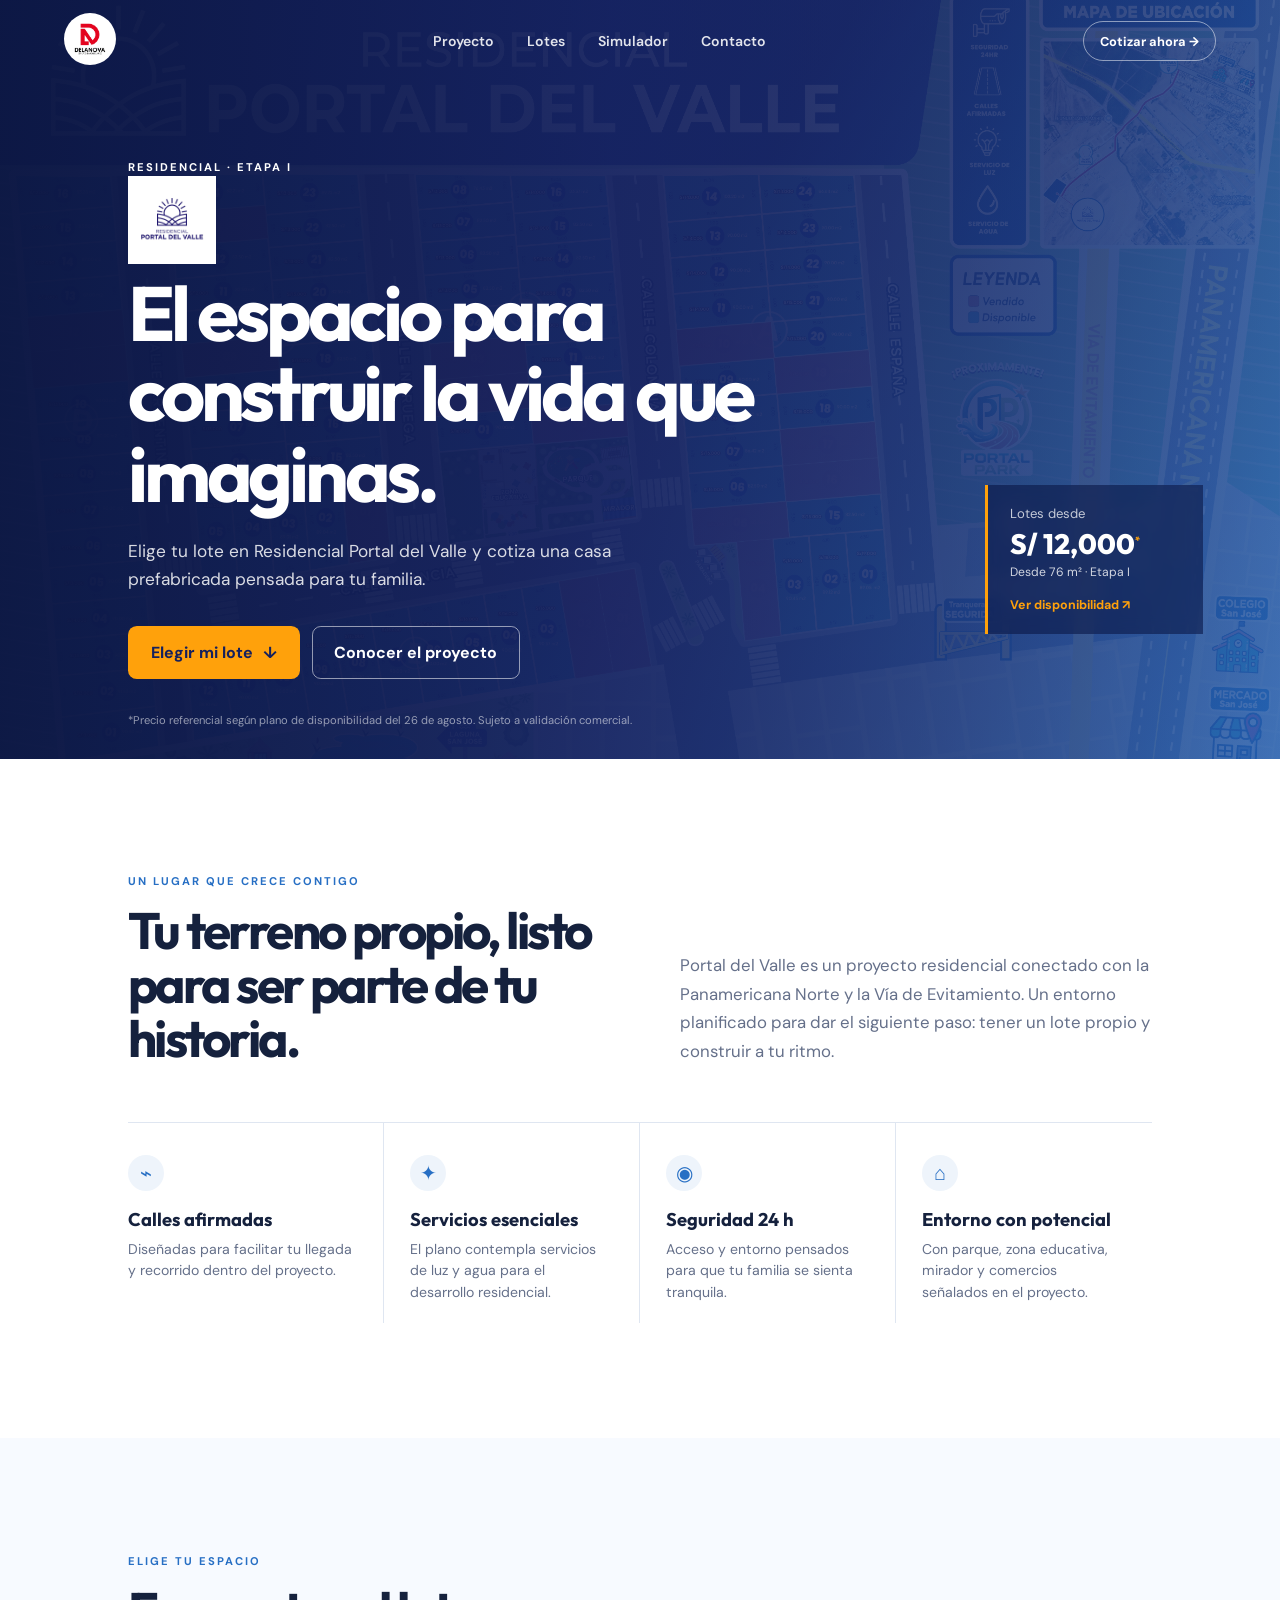
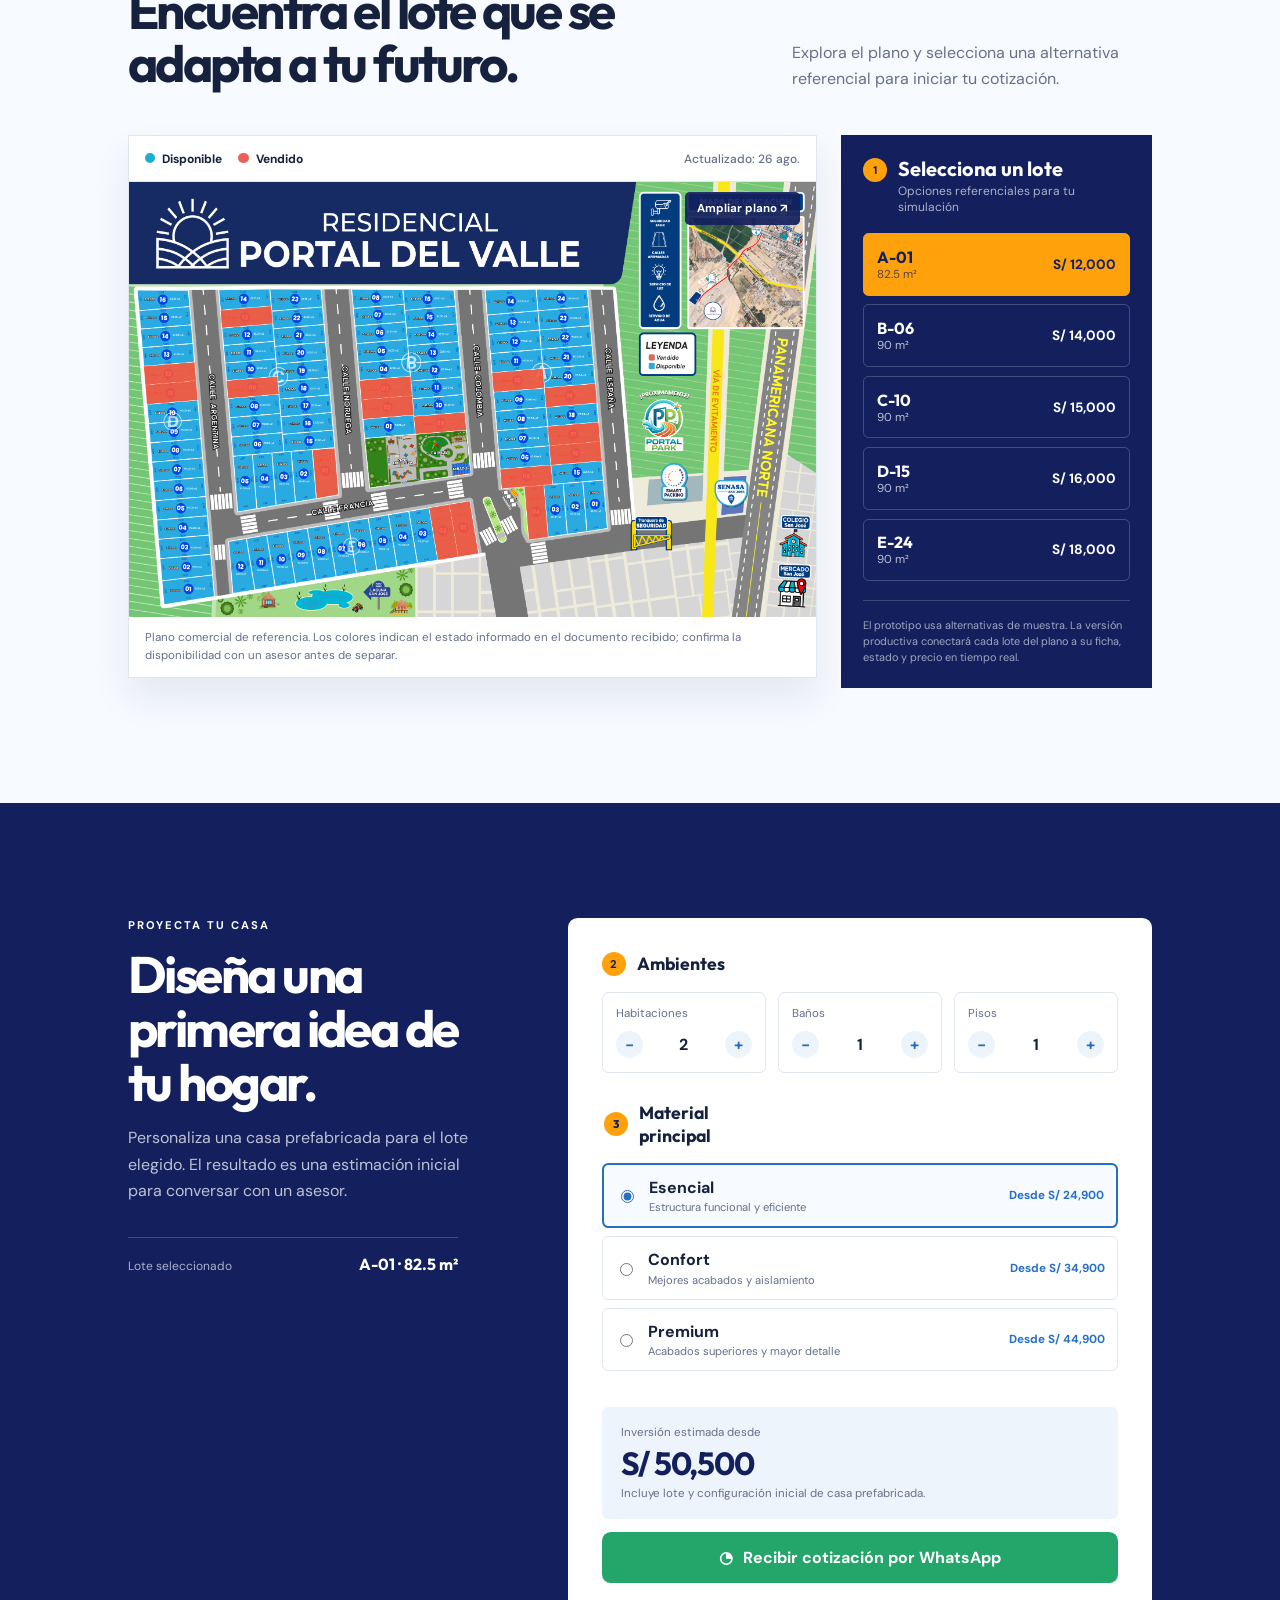
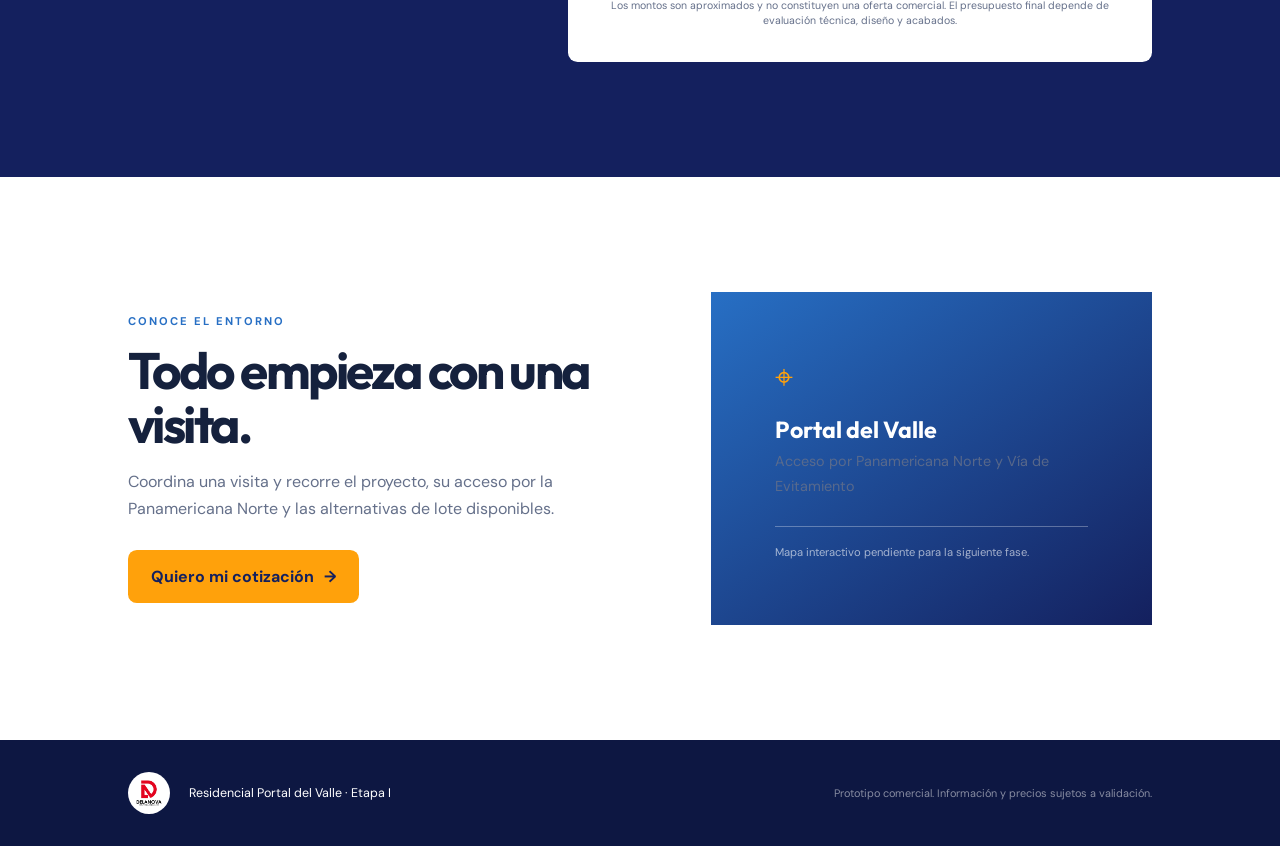
==== index.html @ 50901a23 "feat: prototipo comercial Portal del Valle DELANOVA" ====
<!doctype html>
<html lang="es">
  <head>
    <meta charset="UTF-8" />
    <meta name="viewport" content="width=device-width, initial-scale=1.0" />
    <meta name="description" content="Portal del Valle: elige tu lote y proyecta la casa prefabricada de tu familia." />
    <title>Portal del Valle | Tu próximo hogar empieza aquí</title>
    <link rel="preconnect" href="https://fonts.googleapis.com" />
    <link rel="preconnect" href="https://fonts.gstatic.com" crossorigin />
    <link href="https://fonts.googleapis.com/css2?family=DM+Sans:wght@400;500;600;700&family=Outfit:wght@500;600;700;800&display=swap" rel="stylesheet" />
    <link rel="stylesheet" href="styles.css" />
  </head>
  <body>
    <a class="skip-link" href="#contenido">Ir al contenido</a>
    <header class="site-header">
      <a class="company-logo" href="#inicio" aria-label="Inicio Portal del Valle">
        <img src="DOCUMENTOS/LOGOEMPRESA.jpeg" alt="Logo de la empresa" />
      </a>
      <nav aria-label="Navegación principal">
        <a href="#proyecto">Proyecto</a>
        <a href="#lotes">Lotes</a>
        <a href="#simulador">Simulador</a>
        <a href="#contacto">Contacto</a>
      </nav>
      <a class="header-cta" href="#simulador">Cotizar ahora <span aria-hidden="true">→</span></a>
    </header>

    <main id="contenido">
      <section class="hero" id="inicio">
        <div class="hero-map" aria-hidden="true"></div>
        <div class="hero-copy">
          <p class="eyebrow">RESIDENCIAL · ETAPA I</p>
          <img class="project-logo" src="DOCUMENTOS/LOGOPROYECTO.jpeg" alt="Portal del Valle" />
          <h1>El espacio para construir la vida que imaginas.</h1>
          <p class="hero-text">Elige tu lote en Residencial Portal del Valle y cotiza una casa prefabricada pensada para tu familia.</p>
          <div class="hero-actions">
            <a class="button button-primary" href="#lotes">Elegir mi lote <span aria-hidden="true">↓</span></a>
            <a class="button button-ghost" href="#proyecto">Conocer el proyecto</a>
          </div>
        </div>
        <aside class="hero-note" aria-label="Resumen del proyecto">
          <p class="note-label">Lotes desde</p>
          <p class="note-price">S/ 12,000<sup>*</sup></p>
          <p class="note-detail">Desde 76 m² · Etapa I</p>
          <a href="#lotes">Ver disponibilidad <span aria-hidden="true">↗</span></a>
        </aside>
        <p class="hero-disclaimer">*Precio referencial según plano de disponibilidad del 26 de agosto. Sujeto a validación comercial.</p>
      </section>

      <section class="project-section section" id="proyecto">
        <div class="section-intro">
          <p class="eyebrow blue">UN LUGAR QUE CRECE CONTIGO</p>
          <h2>Tu terreno propio, listo para ser parte de tu historia.</h2>
        </div>
        <p class="intro-copy">Portal del Valle es un proyecto residencial conectado con la Panamericana Norte y la Vía de Evitamiento. Un entorno planificado para dar el siguiente paso: tener un lote propio y construir a tu ritmo.</p>
        <div class="benefits-grid">
          <article class="benefit-card">
            <span class="benefit-icon" aria-hidden="true">⌁</span>
            <h3>Calles afirmadas</h3>
            <p>Diseñadas para facilitar tu llegada y recorrido dentro del proyecto.</p>
          </article>
          <article class="benefit-card">
            <span class="benefit-icon" aria-hidden="true">✦</span>
            <h3>Servicios esenciales</h3>
            <p>El plano contempla servicios de luz y agua para el desarrollo residencial.</p>
          </article>
          <article class="benefit-card">
            <span class="benefit-icon" aria-hidden="true">◉</span>
            <h3>Seguridad 24 h</h3>
            <p>Acceso y entorno pensados para que tu familia se sienta tranquila.</p>
          </article>
          <article class="benefit-card">
            <span class="benefit-icon" aria-hidden="true">⌂</span>
            <h3>Entorno con potencial</h3>
            <p>Con parque, zona educativa, mirador y comercios señalados en el proyecto.</p>
          </article>
        </div>
      </section>

      <section class="lots-section section" id="lotes">
        <div class="section-heading">
          <div>
            <p class="eyebrow blue">ELIGE TU ESPACIO</p>
            <h2>Encuentra el lote que se adapta a tu futuro.</h2>
          </div>
          <p>Explora el plano y selecciona una alternativa referencial para iniciar tu cotización.</p>
        </div>
        <div class="lots-layout">
          <div class="plan-card">
            <div class="plan-toolbar">
              <span><i class="legend-dot available"></i> Disponible</span>
              <span><i class="legend-dot sold"></i> Vendido</span>
              <span class="plan-date">Actualizado: 26 ago.</span>
            </div>
            <button class="plan-zoom" type="button" id="openPlan" aria-label="Abrir plano de disponibilidad a mayor tamaño">Ampliar plano <span aria-hidden="true">↗</span></button>
            <img src="assets/plano-disponibilidad-26-agosto.png" alt="Plano de disponibilidad de Residencial Portal del Valle, actualizado el 26 de agosto" />
            <p class="plan-caption">Plano comercial de referencia. Los colores indican el estado informado en el documento recibido; confirma la disponibilidad con un asesor antes de separar.</p>
          </div>
          <div class="lot-selector">
            <div class="selector-heading">
              <span class="step-number">1</span>
              <div><h3>Selecciona un lote</h3><p>Opciones referenciales para tu simulación</p></div>
            </div>
            <div class="lot-list" id="lotList" role="radiogroup" aria-label="Lotes de referencia">
              <button class="lot-option is-selected" type="button" role="radio" aria-checked="true" data-lot="A-01" data-area="82.5" data-price="12000">
                <span class="lot-code">A-01</span><span class="lot-area">82.5 m²</span><strong>S/ 12,000</strong>
              </button>
              <button class="lot-option" type="button" role="radio" aria-checked="false" data-lot="B-06" data-area="90" data-price="14000">
                <span class="lot-code">B-06</span><span class="lot-area">90 m²</span><strong>S/ 14,000</strong>
              </button>
              <button class="lot-option" type="button" role="radio" aria-checked="false" data-lot="C-10" data-area="90" data-price="15000">
                <span class="lot-code">C-10</span><span class="lot-area">90 m²</span><strong>S/ 15,000</strong>
              </button>
              <button class="lot-option" type="button" role="radio" aria-checked="false" data-lot="D-15" data-area="90" data-price="16000">
                <span class="lot-code">D-15</span><span class="lot-area">90 m²</span><strong>S/ 16,000</strong>
              </button>
              <button class="lot-option" type="button" role="radio" aria-checked="false" data-lot="E-24" data-area="90" data-price="18000">
                <span class="lot-code">E-24</span><span class="lot-area">90 m²</span><strong>S/ 18,000</strong>
              </button>
            </div>
            <p class="selector-note">El prototipo usa alternativas de muestra. La versión productiva conectará cada lote del plano a su ficha, estado y precio en tiempo real.</p>
          </div>
        </div>
      </section>

      <section class="calculator-section" id="simulador">
        <div class="calculator-intro">
          <p class="eyebrow">PROYECTA TU CASA</p>
          <h2>Diseña una primera idea de tu hogar.</h2>
          <p>Personaliza una casa prefabricada para el lote elegido. El resultado es una estimación inicial para conversar con un asesor.</p>
          <div class="selected-lot-summary"><span>Lote seleccionado</span><strong id="summaryLot">A-01 · 82.5 m²</strong></div>
        </div>
        <form class="calculator" id="calculatorForm">
          <div class="calculator-block">
            <div class="calculator-label"><span class="step-number">2</span><label>Ambientes</label></div>
            <div class="counter-grid">
              <div class="counter-control">
                <span>Habitaciones</span>
                <div><button type="button" class="counter-button" data-counter="rooms" data-direction="-1" aria-label="Reducir habitaciones">−</button><output id="roomsValue">2</output><button type="button" class="counter-button" data-counter="rooms" data-direction="1" aria-label="Aumentar habitaciones">+</button></div>
              </div>
              <div class="counter-control">
                <span>Baños</span>
                <div><button type="button" class="counter-button" data-counter="baths" data-direction="-1" aria-label="Reducir baños">−</button><output id="bathsValue">1</output><button type="button" class="counter-button" data-counter="baths" data-direction="1" aria-label="Aumentar baños">+</button></div>
              </div>
              <div class="counter-control">
                <span>Pisos</span>
                <div><button type="button" class="counter-button" data-counter="floors" data-direction="-1" aria-label="Reducir pisos">−</button><output id="floorsValue">1</output><button type="button" class="counter-button" data-counter="floors" data-direction="1" aria-label="Aumentar pisos">+</button></div>
              </div>
            </div>
          </div>
          <fieldset class="calculator-block material-options">
            <legend><span class="step-number">3</span> Material principal</legend>
            <label class="material-option is-selected"><input type="radio" name="material" value="Esencial" data-cost="24900" checked /><span><strong>Esencial</strong><small>Estructura funcional y eficiente</small></span><b>Desde S/ 24,900</b></label>
            <label class="material-option"><input type="radio" name="material" value="Confort" data-cost="34900" /><span><strong>Confort</strong><small>Mejores acabados y aislamiento</small></span><b>Desde S/ 34,900</b></label>
            <label class="material-option"><input type="radio" name="material" value="Premium" data-cost="44900" /><span><strong>Premium</strong><small>Acabados superiores y mayor detalle</small></span><b>Desde S/ 44,900</b></label>
          </fieldset>
          <div class="estimate-card" aria-live="polite">
            <p>Inversión estimada desde</p>
            <strong id="estimatePrice">S/ 47,500</strong>
            <span>Incluye lote y configuración inicial de casa prefabricada.</span>
          </div>
          <button class="button button-whatsapp" type="submit"><span aria-hidden="true">◔</span> Recibir cotización por WhatsApp</button>
          <p class="estimate-disclaimer">Los montos son aproximados y no constituyen una oferta comercial. El presupuesto final depende de evaluación técnica, diseño y acabados.</p>
        </form>
      </section>

      <section class="location-section section" id="contacto">
        <div>
          <p class="eyebrow blue">CONOCE EL ENTORNO</p>
          <h2>Todo empieza con una visita.</h2>
          <p>Coordina una visita y recorre el proyecto, su acceso por la Panamericana Norte y las alternativas de lote disponibles.</p>
          <a class="button button-primary" href="#simulador">Quiero mi cotización <span aria-hidden="true">→</span></a>
        </div>
        <div class="location-card">
          <span class="location-pin" aria-hidden="true">⌖</span>
          <h3>Portal del Valle</h3>
          <p>Acceso por Panamericana Norte y Vía de Evitamiento</p>
          <div class="location-divider"></div>
          <small>Mapa interactivo pendiente para la siguiente fase.</small>
        </div>
      </section>
    </main>

    <footer>
      <img src="DOCUMENTOS/LOGOEMPRESA.jpeg" alt="Logo de la empresa" />
      <p>Residencial Portal del Valle · Etapa I</p>
      <p class="footer-note">Prototipo comercial. Información y precios sujetos a validación.</p>
    </footer>

    <dialog id="planModal" aria-labelledby="planModalTitle">
      <div class="modal-top"><h2 id="planModalTitle">Plano de disponibilidad</h2><button id="closePlan" type="button" aria-label="Cerrar plano">×</button></div>
      <img src="assets/plano-disponibilidad-26-agosto.png" alt="Plano de disponibilidad de Residencial Portal del Valle" />
      <p>Fuente: plano comercial actualizado al 26 de agosto.</p>
    </dialog>
    <script src="app.js"></script>
  </body>
</html>
---- styles.css ----
:root { --orange:#ffa10b; --white:#fff; --blue:#276fc4; --navy:#14205e; --ink:#15213d; --muted:#65708a; --soft:#eef4fb; --line:#dfe6f1; --success:#24a66a; }
* { box-sizing:border-box; }
html { scroll-behavior:smooth; }
body { margin:0; font-family:"DM Sans",Arial,sans-serif; color:var(--ink); background:#fff; }
button,input { font:inherit; }
button { cursor:pointer; }
a { color:inherit; text-decoration:none; }
.skip-link { position:absolute; left:1rem; top:-4rem; padding:.75rem 1rem; z-index:20; color:#fff; background:var(--navy); border-radius:.5rem; }
.skip-link:focus { top:1rem; }
.site-header { height:82px; display:flex; align-items:center; justify-content:space-between; padding:0 clamp(1.25rem,5vw,5.5rem); position:absolute; inset:0 0 auto; z-index:10; color:#fff; }
.company-logo img { width:52px; height:52px; object-fit:contain; border-radius:50%; background:#fff; padding:3px; }
nav { display:flex; align-items:center; gap:clamp(1rem,2.6vw,2.6rem); font-size:.88rem; font-weight:600; }
nav a { opacity:.88; } nav a:hover { opacity:1; color:#fff; }
.header-cta { border:1px solid rgba(255,255,255,.5); padding:.65rem 1rem; border-radius:99px; font-size:.8rem; font-weight:700; }
.hero { min-height:740px; position:relative; overflow:hidden; display:flex; align-items:center; padding:10rem clamp(1.25rem,10vw,10rem) 5rem; color:#fff; background:linear-gradient(120deg,#111c55 0%,#182966 50%,#276fc4 100%); }
.hero:after { content:""; position:absolute; inset:0; background:linear-gradient(90deg,rgba(12,23,67,.94) 0%,rgba(20,32,94,.74) 48%,rgba(20,32,94,.21) 100%); z-index:0; }
.hero-map { background:url('assets/plano-disponibilidad-26-agosto.png') center/cover no-repeat; opacity:.19; mix-blend-mode:screen; position:absolute; inset:0; filter:saturate(.7) contrast(1.1); }
.hero-copy,.hero-note,.hero-disclaimer { position:relative; z-index:1; }
.hero-copy { max-width:650px; }
.eyebrow { margin:0 0 1rem; letter-spacing:.18em; font-weight:700; font-size:.7rem; color:#fff; }
.eyebrow.blue { color:var(--blue); }
.project-logo { width:min(258px,65vw); height:88px; object-fit:contain; object-position:left center; mix-blend-mode:screen; margin:-.9rem 0 .25rem; }
h1,h2,h3 { font-family:Outfit,Arial,sans-serif; line-height:1.05; margin:0; }
h1 { font-size:clamp(2.85rem,6vw,5.5rem); letter-spacing:-.055em; max-width:650px; }
h2 { font-size:clamp(2.2rem,4vw,4rem); letter-spacing:-.05em; max-width:800px; }
.hero-text { margin:1.5rem 0 2rem; max-width:540px; font-size:1.08rem; line-height:1.6; color:rgba(255,255,255,.84); }
.hero-actions { display:flex; flex-wrap:wrap; gap:.75rem; }
.button { display:inline-flex; justify-content:center; align-items:center; gap:.65rem; padding:.95rem 1.35rem; border-radius:.55rem; font-weight:700; border:1px solid transparent; transition:transform .2s,background .2s; }
.button:hover { transform:translateY(-2px); }
.button-primary { background:var(--orange); color:var(--navy); }
.button-ghost { border-color:rgba(255,255,255,.55); color:#fff; }
.hero-note { position:absolute; right:clamp(1.25rem,6vw,6rem); bottom:7.8rem; width:218px; padding:1.25rem 1.35rem; border-left:3px solid var(--orange); background:rgba(10,21,68,.58); backdrop-filter:blur(8px); }
.note-label { margin:0; font-size:.82rem; opacity:.75; }.note-price { margin:.2rem 0; font-family:Outfit,sans-serif; font-size:1.75rem; font-weight:800; }.note-price sup { font-size:.65rem; color:var(--orange); }.note-detail { margin:0 0 .85rem; font-size:.76rem; opacity:.8; }.hero-note a { font-size:.78rem; font-weight:700; color:var(--orange); }.hero-disclaimer { position:absolute; bottom:2rem; left:clamp(1.25rem,10vw,10rem); margin:0; color:rgba(255,255,255,.55); font-size:.7rem; }
.section { padding:clamp(4.5rem,9vw,8.5rem) clamp(1.25rem,10vw,10rem); }
.project-section { display:grid; grid-template-columns:1fr 1fr; gap:1.5rem 5rem; }.intro-copy { margin:0; max-width:600px; color:var(--muted); line-height:1.7; font-size:1.05rem; align-self:end; }.benefits-grid { grid-column:1/-1; display:grid; grid-template-columns:repeat(4,1fr); border-top:1px solid var(--line); margin-top:2rem; }.benefit-card { padding:2rem 1.65rem 1.2rem 0; border-right:1px solid var(--line); }.benefit-card:not(:first-child) { padding-left:1.65rem; }.benefit-card:last-child { border:none; }.benefit-icon { display:inline-grid; place-items:center; width:36px; height:36px; border-radius:50%; color:var(--blue); background:var(--soft); font-size:1.25rem; }.benefit-card h3 { margin:1.2rem 0 .6rem; font-size:1.15rem; }.benefit-card p { margin:0; color:var(--muted); line-height:1.55; font-size:.88rem; }
.lots-section { background:#f7faff; }.section-heading { display:flex; justify-content:space-between; align-items:end; gap:2rem; margin-bottom:2.75rem; }.section-heading>p { max-width:360px; margin:0; color:var(--muted); line-height:1.6; }.lots-layout { display:grid; grid-template-columns:minmax(0,1.55fr) minmax(310px,.7fr); gap:1.5rem; align-items:start; }.plan-card { position:relative; background:#fff; border:1px solid var(--line); box-shadow:0 20px 35px rgba(30,53,105,.09); }.plan-toolbar { display:flex; align-items:center; gap:1rem; flex-wrap:wrap; padding:.9rem 1rem; font-size:.75rem; font-weight:700; border-bottom:1px solid var(--line); }.legend-dot { width:.65rem; height:.65rem; display:inline-block; border-radius:50%; margin-right:.25rem; vertical-align:-.05rem; }.available { background:#1aaed0; }.sold { background:#ed6059; }.plan-date { margin-left:auto; color:var(--muted); font-weight:500; }.plan-card>img { width:100%; aspect-ratio:1.58; object-fit:contain; display:block; background:#ececec; }.plan-zoom { position:absolute; z-index:2; right:1rem; top:3.5rem; background:rgba(20,32,94,.92); border:0; color:#fff; padding:.55rem .75rem; border-radius:.3rem; font-size:.72rem; font-weight:700; }.plan-caption { margin:0; padding:.8rem 1rem; font-size:.72rem; line-height:1.5; color:var(--muted); }.lot-selector { padding:1.4rem; background:var(--navy); color:#fff; }.selector-heading,.calculator-label { display:flex; gap:.7rem; align-items:flex-start; }.step-number { display:inline-grid; place-items:center; flex:0 0 24px; height:24px; border-radius:50%; font-size:.7rem; font-weight:800; background:var(--orange); color:var(--navy); }.selector-heading h3 { font-size:1.25rem; }.selector-heading p { margin:.3rem 0 1.1rem; font-size:.75rem; color:rgba(255,255,255,.65); }.lot-list { display:grid; gap:.55rem; }.lot-option { display:grid; grid-template-columns:1fr auto; align-items:center; text-align:left; padding:.8rem; color:#fff; border:1px solid rgba(255,255,255,.2); background:transparent; border-radius:.35rem; }.lot-option:hover,.lot-option.is-selected { color:var(--navy); border-color:var(--orange); background:var(--orange); }.lot-code { font-family:Outfit,sans-serif; font-weight:700; }.lot-area { font-size:.72rem; color:inherit; opacity:.72; }.lot-option strong { grid-column:2; grid-row:1/3; font-size:.85rem; }.selector-note { margin:1.15rem 0 0; padding-top:1rem; border-top:1px solid rgba(255,255,255,.17); color:rgba(255,255,255,.6); font-size:.68rem; line-height:1.5; }
.calculator-section { padding:clamp(4.5rem,9vw,8.5rem) clamp(1.25rem,10vw,10rem); display:grid; grid-template-columns:.75fr 1.25fr; gap:clamp(2rem,7vw,8rem); color:#fff; background:var(--navy); }.calculator-intro h2 { margin-bottom:1rem; }.calculator-intro>p:not(.eyebrow) { color:rgba(255,255,255,.72); line-height:1.65; max-width:440px; }.selected-lot-summary { width:min(330px,100%); display:flex; justify-content:space-between; align-items:end; padding:1rem 0; margin-top:2rem; border-top:1px solid rgba(255,255,255,.2); }.selected-lot-summary span { font-size:.75rem; color:rgba(255,255,255,.65); }.selected-lot-summary strong { font-family:Outfit,sans-serif; }.calculator { padding:clamp(1.2rem,3vw,2.1rem); background:#fff; color:var(--ink); border-radius:.6rem; }.calculator-block { margin:0 0 1.75rem; padding:0; border:0; }.calculator-label { align-items:center; margin-bottom:1rem; }.calculator-label label,.material-options legend { font-family:Outfit,sans-serif; font-weight:700; font-size:1.1rem; }.counter-grid { display:grid; grid-template-columns:repeat(3,1fr); gap:.7rem; }.counter-control { padding:.85rem; border:1px solid var(--line); border-radius:.4rem; }.counter-control>span { display:block; margin-bottom:.6rem; color:var(--muted); font-size:.72rem; }.counter-control>div { display:flex; align-items:center; justify-content:space-between; }.counter-button { width:27px; height:27px; display:grid; place-items:center; border:0; border-radius:50%; background:var(--soft); color:var(--blue); font-weight:700; }.counter-button:hover { background:var(--blue); color:#fff; }.counter-control output { font-weight:700; }.material-options legend { display:flex; align-items:center; gap:.7rem; margin-bottom:1rem; }.material-option { display:grid; grid-template-columns:auto 1fr auto; gap:.75rem; align-items:center; padding:.75rem; margin-bottom:.5rem; border:1px solid var(--line); border-radius:.4rem; cursor:pointer; }.material-option:has(input:checked) { border:2px solid var(--blue); background:#f7faff; }.material-option input { accent-color:var(--blue); }.material-option strong,.material-option small { display:block; }.material-option small { color:var(--muted); font-size:.7rem; margin-top:.16rem; }.material-option b { color:var(--blue); font-size:.73rem; }.estimate-card { margin:1.5rem 0 .8rem; padding:1.1rem 1.2rem; background:var(--soft); border-radius:.4rem; }.estimate-card p,.estimate-card span { margin:0; display:block; color:var(--muted); font-size:.72rem; }.estimate-card strong { display:block; margin:.2rem 0; color:var(--navy); font-family:Outfit,sans-serif; font-size:2rem; letter-spacing:-.04em; }.button-whatsapp { width:100%; border:0; background:var(--success); color:#fff; }.estimate-disclaimer { margin:1rem 0 0; color:var(--muted); text-align:center; font-size:.66rem; line-height:1.4; }
.location-section { display:grid; grid-template-columns:1fr .85fr; align-items:center; gap:4rem; }.location-section h2 { margin-bottom:1rem; }.location-section>div>p:not(.eyebrow) { max-width:510px; color:var(--muted); line-height:1.7; margin-bottom:1.75rem; }.location-card { padding:clamp(2rem,5vw,4rem); min-height:290px; color:#fff; background:linear-gradient(145deg,var(--blue),var(--navy)); }.location-pin { font-size:2rem; color:var(--orange); }.location-card h3 { margin:1.2rem 0 .45rem; font-size:1.45rem; }.location-card p { margin:0; max-width:250px; line-height:1.5; font-size:.9rem; opacity:.82; }.location-divider { margin:1.65rem 0 .8rem; border-top:1px solid rgba(255,255,255,.3); }.location-card small { opacity:.6; font-size:.7rem; }
footer { display:flex; align-items:center; gap:1.2rem; padding:2rem clamp(1.25rem,10vw,10rem); color:#fff; background:#0d1742; font-size:.78rem; } footer img { width:42px; height:42px; padding:2px; object-fit:contain; border-radius:50%; background:#fff; } footer p { margin:0; }.footer-note { margin-left:auto; color:rgba(255,255,255,.5); font-size:.68rem; }
dialog { width:min(1100px,94vw); max-height:90vh; padding:0; color:var(--ink); border:0; border-radius:.5rem; box-shadow:0 20px 70px rgba(0,0,0,.45); } dialog::backdrop { background:rgba(8,16,49,.76); } .modal-top { display:flex; align-items:center; justify-content:space-between; padding:1rem 1.2rem; }.modal-top h2 { font-size:1.5rem; }.modal-top button { border:0; background:var(--soft); color:var(--navy); width:32px; height:32px; border-radius:50%; font-size:1.3rem; }.modal-top+img { width:100%; max-height:70vh; object-fit:contain; background:#eee; display:block; }.modal-top~p { margin:0; padding:.8rem 1.2rem 1rem; color:var(--muted); font-size:.75rem; }
@media (max-width:850px) { .site-header { position:relative; color:var(--navy); height:70px; background:#fff; }.header-cta { color:var(--navy); border-color:var(--line); } nav { display:none; }.hero { min-height:680px; padding:5rem 1.5rem 7rem; }.hero-note { right:1.5rem; bottom:5.4rem; }.hero-disclaimer { left:1.5rem; bottom:1.5rem; max-width:300px; }.project-section,.calculator-section,.location-section { grid-template-columns:1fr; }.benefits-grid { grid-template-columns:repeat(2,1fr); }.benefit-card:nth-child(2) { border-right:none; }.benefit-card:nth-child(3) { padding-left:0; }.lots-layout { grid-template-columns:1fr; }.section-heading { display:block; }.section-heading>p { margin-top:1rem; }.calculator-section { gap:2.5rem; }.calculator-intro h2 { max-width:540px; }.location-section { gap:2rem; } }
@media (max-width:520px) { h1 { font-size:3rem; }.hero { min-height:700px; }.hero-note { width:190px; }.benefits-grid,.counter-grid { grid-template-columns:1fr; }.benefit-card,.benefit-card:not(:first-child),.benefit-card:nth-child(3) { padding:1.4rem 0; border-right:0; border-bottom:1px solid var(--line); }.benefit-card:last-child { border-bottom:0; }.plan-date { margin-left:0; width:100%; }.lot-option { padding:.75rem; }.material-option { grid-template-columns:auto 1fr; }.material-option b { grid-column:2; }.location-card { min-height:230px; } footer { flex-wrap:wrap; }.footer-note { width:100%; margin-left:0; } }
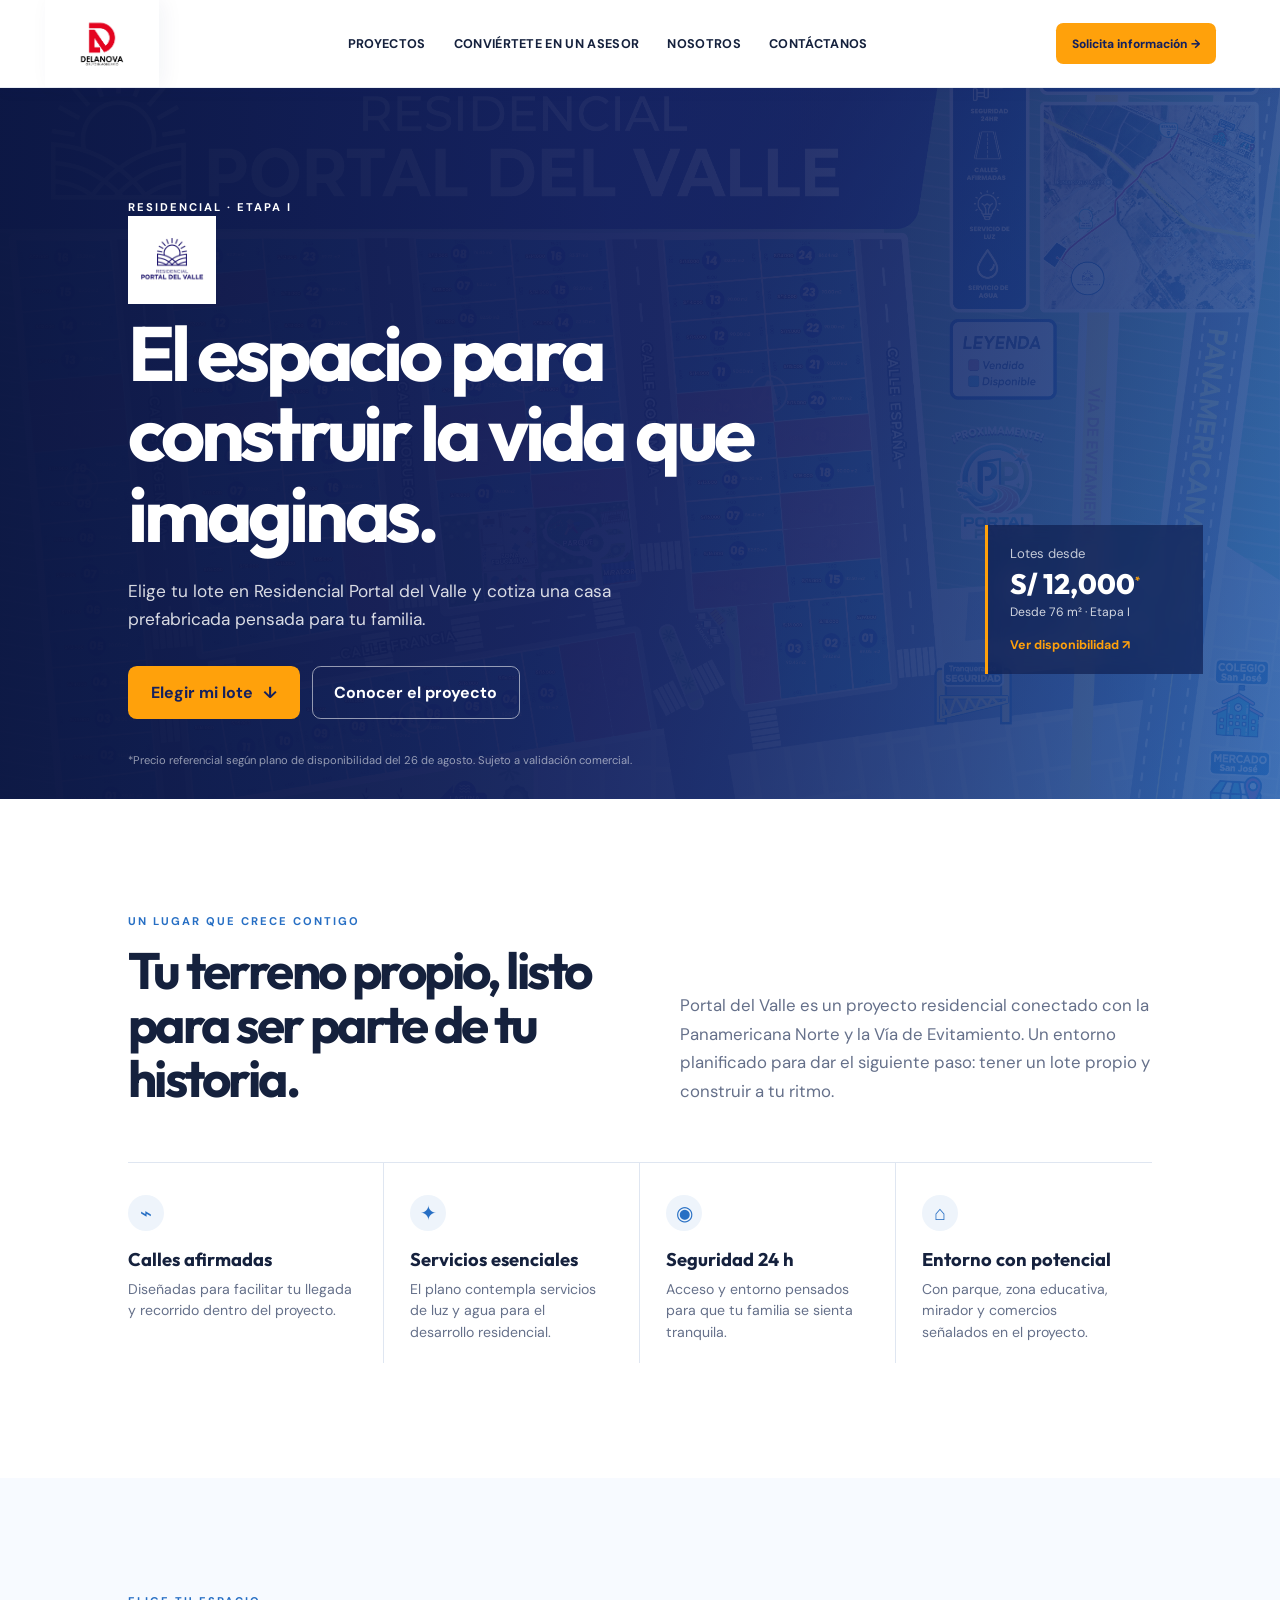
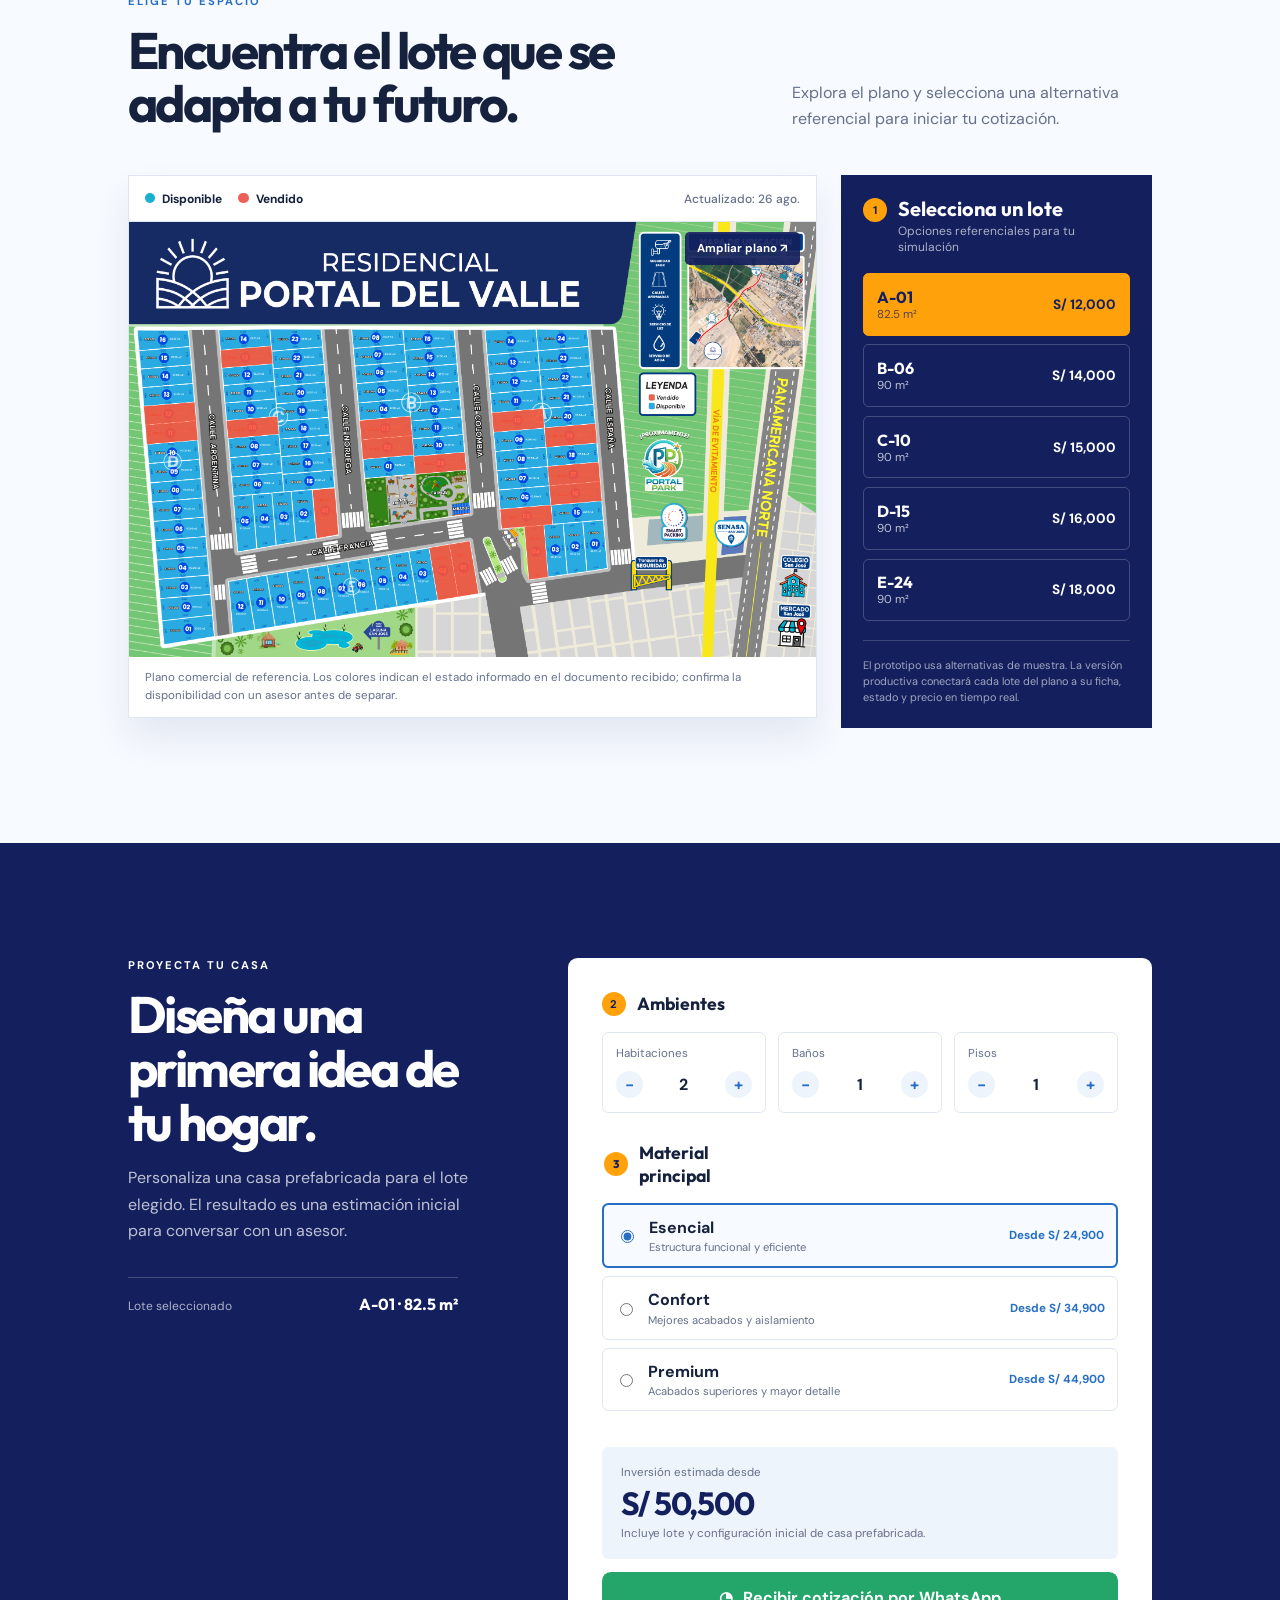
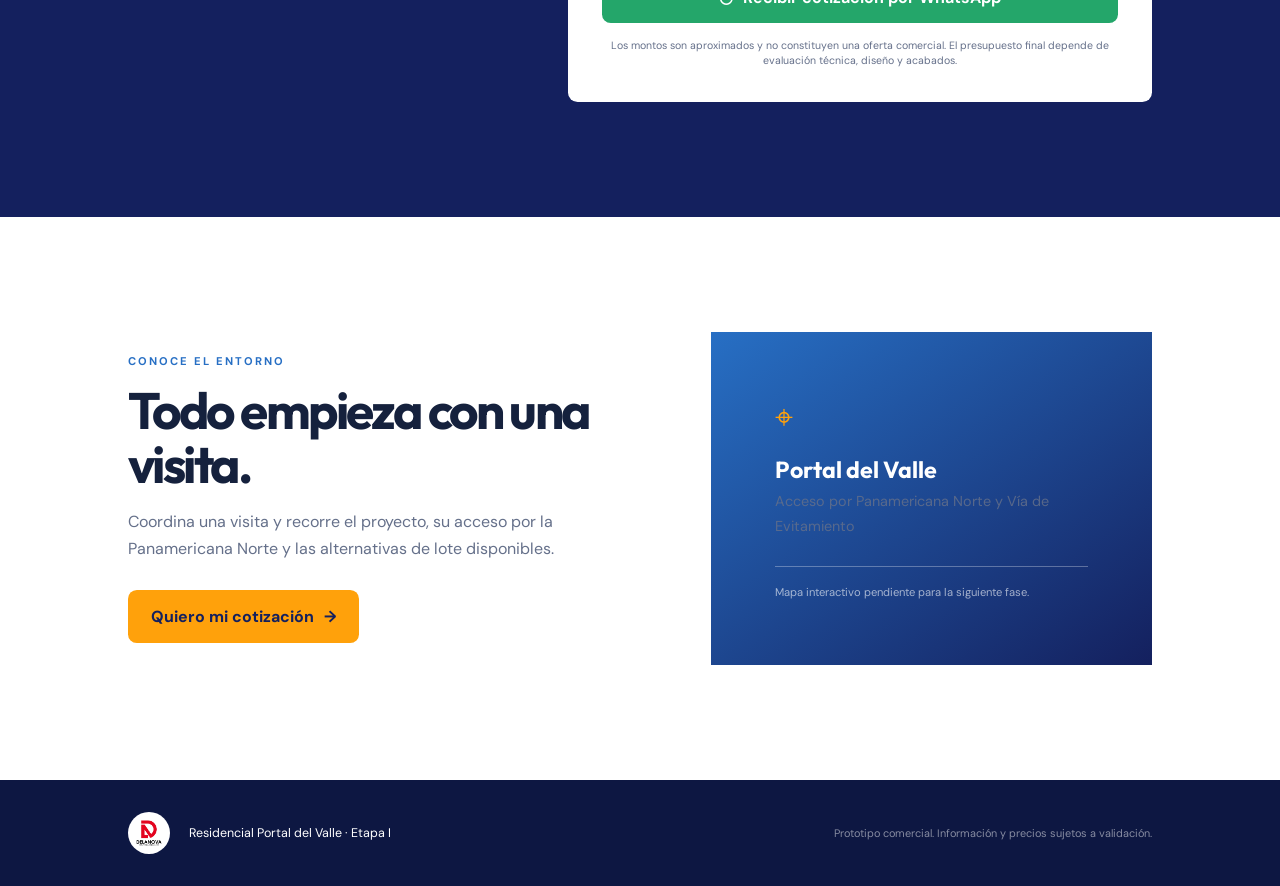
==== commit 244ce4b4: "feat: menu header de subdirecciones a consultar de la Empresa DELANOVA" ====
--- a/index.html
+++ b/index.html
@@ -13,16 +13,20 @@
   <body>
     <a class="skip-link" href="#contenido">Ir al contenido</a>
     <header class="site-header">
-      <a class="company-logo" href="#inicio" aria-label="Inicio Portal del Valle">
-        <img src="DOCUMENTOS/LOGOEMPRESA.jpeg" alt="Logo de la empresa" />
+      <a class="company-logo" href="index.html" aria-label="Inicio DELANOVA">
+        <img src="DOCUMENTOS/LOGOEMPRESA.jpeg" alt="DELANOVA" />
       </a>
       <nav aria-label="Navegación principal">
-        <a href="#proyecto">Proyecto</a>
-        <a href="#lotes">Lotes</a>
-        <a href="#simulador">Simulador</a>
-        <a href="#contacto">Contacto</a>
+        <a href="proyectos.html">Proyectos</a>
+        <a href="asesor.html">Conviértete en un asesor</a>
+        <a href="nosotros.html">Nosotros</a>
+        <a href="contacto.html">Contáctanos</a>
       </nav>
-      <a class="header-cta" href="#simulador">Cotizar ahora <span aria-hidden="true">→</span></a>
+      <a class="header-cta" href="contacto.html">Solicita información <span aria-hidden="true">→</span></a>
+      <details class="mobile-menu">
+        <summary aria-label="Abrir menú">☰</summary>
+        <div><a href="proyectos.html">Proyectos</a><a href="asesor.html">Conviértete en un asesor</a><a href="nosotros.html">Nosotros</a><a href="contacto.html">Contáctanos</a></div>
+      </details>
     </header>
 
     <main id="contenido">
@@ -35,7 +39,7 @@
           <p class="hero-text">Elige tu lote en Residencial Portal del Valle y cotiza una casa prefabricada pensada para tu familia.</p>
           <div class="hero-actions">
             <a class="button button-primary" href="#lotes">Elegir mi lote <span aria-hidden="true">↓</span></a>
-            <a class="button button-ghost" href="#proyecto">Conocer el proyecto</a>
+            <a class="button button-ghost" href="proyectos.html">Conocer el proyecto</a>
           </div>
         </div>
         <aside class="hero-note" aria-label="Resumen del proyecto">
--- a/styles.css
+++ b/styles.css
@@ -7,12 +7,14 @@
 a { color:inherit; text-decoration:none; }
 .skip-link { position:absolute; left:1rem; top:-4rem; padding:.75rem 1rem; z-index:20; color:#fff; background:var(--navy); border-radius:.5rem; }
 .skip-link:focus { top:1rem; }
-.site-header { height:82px; display:flex; align-items:center; justify-content:space-between; padding:0 clamp(1.25rem,5vw,5.5rem); position:absolute; inset:0 0 auto; z-index:10; color:#fff; }
-.company-logo img { width:52px; height:52px; object-fit:contain; border-radius:50%; background:#fff; padding:3px; }
-nav { display:flex; align-items:center; gap:clamp(1rem,2.6vw,2.6rem); font-size:.88rem; font-weight:600; }
-nav a { opacity:.88; } nav a:hover { opacity:1; color:#fff; }
-.header-cta { border:1px solid rgba(255,255,255,.5); padding:.65rem 1rem; border-radius:99px; font-size:.8rem; font-weight:700; }
-.hero { min-height:740px; position:relative; overflow:hidden; display:flex; align-items:center; padding:10rem clamp(1.25rem,10vw,10rem) 5rem; color:#fff; background:linear-gradient(120deg,#111c55 0%,#182966 50%,#276fc4 100%); }
+.site-header { min-height:88px; display:flex; align-items:center; justify-content:space-between; gap:1.5rem; padding:0 clamp(1.25rem,5vw,5.5rem); position:relative; z-index:10; color:var(--ink); background:#fff; border-bottom:1px solid #e9edf4; box-shadow:0 2px 15px rgba(20,32,94,.05); }
+.company-logo { align-self:stretch; display:flex; align-items:center; padding:8px 1.2rem; margin-left:-1.2rem; background:#fff; box-shadow:5px 0 20px rgba(20,32,94,.05); }
+.company-logo img { width:76px; height:64px; object-fit:contain; }
+nav { display:flex; align-items:center; justify-content:center; gap:clamp(.9rem,2.2vw,2.1rem); font-size:.79rem; font-weight:700; text-transform:uppercase; letter-spacing:.025em; }
+nav a { position:relative; padding:.45rem 0; } nav a:after { content:""; position:absolute; height:2px; inset:auto 0 0; background:var(--orange); transform:scaleX(0); transform-origin:left; transition:transform .2s ease; } nav a:hover:after,nav a.is-current:after { transform:scaleX(1); }
+.header-cta { flex:0 0 auto; background:var(--orange); color:var(--navy); padding:.78rem 1rem; border-radius:.45rem; font-size:.75rem; font-weight:800; }
+.mobile-menu { display:none; }
+.hero { min-height:650px; position:relative; overflow:hidden; display:flex; align-items:center; padding:7rem clamp(1.25rem,10vw,10rem) 5rem; color:#fff; background:linear-gradient(120deg,#111c55 0%,#182966 50%,#276fc4 100%); }
 .hero:after { content:""; position:absolute; inset:0; background:linear-gradient(90deg,rgba(12,23,67,.94) 0%,rgba(20,32,94,.74) 48%,rgba(20,32,94,.21) 100%); z-index:0; }
 .hero-map { background:url('assets/plano-disponibilidad-26-agosto.png') center/cover no-repeat; opacity:.19; mix-blend-mode:screen; position:absolute; inset:0; filter:saturate(.7) contrast(1.1); }
 .hero-copy,.hero-note,.hero-disclaimer { position:relative; z-index:1; }
@@ -37,6 +39,10 @@
 .calculator-section { padding:clamp(4.5rem,9vw,8.5rem) clamp(1.25rem,10vw,10rem); display:grid; grid-template-columns:.75fr 1.25fr; gap:clamp(2rem,7vw,8rem); color:#fff; background:var(--navy); }.calculator-intro h2 { margin-bottom:1rem; }.calculator-intro>p:not(.eyebrow) { color:rgba(255,255,255,.72); line-height:1.65; max-width:440px; }.selected-lot-summary { width:min(330px,100%); display:flex; justify-content:space-between; align-items:end; padding:1rem 0; margin-top:2rem; border-top:1px solid rgba(255,255,255,.2); }.selected-lot-summary span { font-size:.75rem; color:rgba(255,255,255,.65); }.selected-lot-summary strong { font-family:Outfit,sans-serif; }.calculator { padding:clamp(1.2rem,3vw,2.1rem); background:#fff; color:var(--ink); border-radius:.6rem; }.calculator-block { margin:0 0 1.75rem; padding:0; border:0; }.calculator-label { align-items:center; margin-bottom:1rem; }.calculator-label label,.material-options legend { font-family:Outfit,sans-serif; font-weight:700; font-size:1.1rem; }.counter-grid { display:grid; grid-template-columns:repeat(3,1fr); gap:.7rem; }.counter-control { padding:.85rem; border:1px solid var(--line); border-radius:.4rem; }.counter-control>span { display:block; margin-bottom:.6rem; color:var(--muted); font-size:.72rem; }.counter-control>div { display:flex; align-items:center; justify-content:space-between; }.counter-button { width:27px; height:27px; display:grid; place-items:center; border:0; border-radius:50%; background:var(--soft); color:var(--blue); font-weight:700; }.counter-button:hover { background:var(--blue); color:#fff; }.counter-control output { font-weight:700; }.material-options legend { display:flex; align-items:center; gap:.7rem; margin-bottom:1rem; }.material-option { display:grid; grid-template-columns:auto 1fr auto; gap:.75rem; align-items:center; padding:.75rem; margin-bottom:.5rem; border:1px solid var(--line); border-radius:.4rem; cursor:pointer; }.material-option:has(input:checked) { border:2px solid var(--blue); background:#f7faff; }.material-option input { accent-color:var(--blue); }.material-option strong,.material-option small { display:block; }.material-option small { color:var(--muted); font-size:.7rem; margin-top:.16rem; }.material-option b { color:var(--blue); font-size:.73rem; }.estimate-card { margin:1.5rem 0 .8rem; padding:1.1rem 1.2rem; background:var(--soft); border-radius:.4rem; }.estimate-card p,.estimate-card span { margin:0; display:block; color:var(--muted); font-size:.72rem; }.estimate-card strong { display:block; margin:.2rem 0; color:var(--navy); font-family:Outfit,sans-serif; font-size:2rem; letter-spacing:-.04em; }.button-whatsapp { width:100%; border:0; background:var(--success); color:#fff; }.estimate-disclaimer { margin:1rem 0 0; color:var(--muted); text-align:center; font-size:.66rem; line-height:1.4; }
 .location-section { display:grid; grid-template-columns:1fr .85fr; align-items:center; gap:4rem; }.location-section h2 { margin-bottom:1rem; }.location-section>div>p:not(.eyebrow) { max-width:510px; color:var(--muted); line-height:1.7; margin-bottom:1.75rem; }.location-card { padding:clamp(2rem,5vw,4rem); min-height:290px; color:#fff; background:linear-gradient(145deg,var(--blue),var(--navy)); }.location-pin { font-size:2rem; color:var(--orange); }.location-card h3 { margin:1.2rem 0 .45rem; font-size:1.45rem; }.location-card p { margin:0; max-width:250px; line-height:1.5; font-size:.9rem; opacity:.82; }.location-divider { margin:1.65rem 0 .8rem; border-top:1px solid rgba(255,255,255,.3); }.location-card small { opacity:.6; font-size:.7rem; }
 footer { display:flex; align-items:center; gap:1.2rem; padding:2rem clamp(1.25rem,10vw,10rem); color:#fff; background:#0d1742; font-size:.78rem; } footer img { width:42px; height:42px; padding:2px; object-fit:contain; border-radius:50%; background:#fff; } footer p { margin:0; }.footer-note { margin-left:auto; color:rgba(255,255,255,.5); font-size:.68rem; }
+.subpage-hero { min-height:420px; display:flex; align-items:center; padding:5rem clamp(1.25rem,10vw,10rem); color:#fff; background:linear-gradient(115deg,rgba(13,23,66,.94),rgba(20,32,94,.72)); position:relative; overflow:hidden; }.subpage-hero:after { content:""; position:absolute; inset:0; background:linear-gradient(125deg,transparent 45%,rgba(39,111,196,.45)); }.subpage-hero>div { position:relative; z-index:1; max-width:710px; }.subpage-hero h1 { font-size:clamp(2.75rem,5.5vw,5rem); }.subpage-hero p:not(.eyebrow) { max-width:560px; margin:1.25rem 0 0; font-size:1.05rem; line-height:1.65; color:rgba(255,255,255,.82); }.subpage-hero .button { margin-top:1.7rem; }.projects-hero:before,.advisor-hero:before,.about-hero:before { content:""; position:absolute; inset:0; background:url('assets/plano-disponibilidad-26-agosto.png') center/cover no-repeat; opacity:.16; mix-blend-mode:screen; }.advisor-hero { background:linear-gradient(115deg,#14205e,#276fc4); }.about-hero { background:linear-gradient(115deg,#111c55,#1d6cb8); }
+.catalog-section { background:#f7faff; }.project-catalog { display:grid; grid-template-columns:repeat(2,minmax(0,1fr)); gap:1.5rem; }.project-card { overflow:hidden; background:#fff; border:1px solid var(--line); box-shadow:0 14px 30px rgba(30,53,105,.08); }.project-card-image { height:220px; display:grid; place-items:center; background:linear-gradient(145deg,#14205e,#276fc4); }.project-card-image img { width:155px; height:155px; object-fit:contain; background:#fff; }.project-card-soon .project-card-image { background:linear-gradient(145deg,#dfeafa,#eef4fb); color:var(--blue); font-family:Outfit,sans-serif; font-weight:700; font-size:1.4rem; }.project-card-body { padding:1.5rem; }.project-tag { display:inline-block; margin-bottom:.7rem; padding:.3rem .55rem; border-radius:99px; color:var(--blue); background:var(--soft); font-size:.67rem; font-weight:800; text-transform:uppercase; letter-spacing:.06em; }.project-card h3 { font-size:1.45rem; }.project-card p { margin:.6rem 0 1rem; color:var(--muted); font-size:.88rem; }.project-metrics { display:flex; align-items:center; justify-content:space-between; gap:1rem; padding:1rem 0; margin-bottom:.85rem; border-top:1px solid var(--line); border-bottom:1px solid var(--line); font-size:.78rem; }.project-metrics strong { color:var(--navy); }.text-link { color:var(--blue); font-size:.82rem; font-weight:800; }.catalog-note { color:var(--muted); font-size:.72rem; margin:1.25rem 0 0; }
+.advisor-benefits { grid-template-columns:repeat(3,1fr); }.advisor-benefits .benefit-card:last-child { border-right:0; }.advisor-benefits .benefit-icon { width:40px; height:40px; font-size:.72rem; font-weight:800; }.about-layout { display:grid; grid-template-columns:1fr 1fr; gap:5rem; }.about-layout>div:last-child { color:var(--muted); line-height:1.75; }.about-layout p:first-child { margin-top:0; }.values-strip { display:grid; grid-template-columns:repeat(3,1fr); padding:0 clamp(1.25rem,10vw,10rem); color:#fff; background:var(--navy); }.values-strip>div { min-height:210px; padding:2.5rem 2rem; border-right:1px solid rgba(255,255,255,.2); }.values-strip>div:last-child { border-right:0; }.values-strip span { color:var(--orange); font-family:Outfit,sans-serif; font-weight:800; }.values-strip h3 { margin:.8rem 0 .4rem; font-size:1.35rem; }.values-strip p { margin:0; color:rgba(255,255,255,.65); font-size:.86rem; }
+.contact-page { min-height:calc(100vh - 88px); display:grid; grid-template-columns:.9fr 1.1fr; background:var(--navy); }.contact-copy { display:flex; flex-direction:column; justify-content:center; padding:clamp(3rem,8vw,8rem) clamp(1.25rem,10vw,10rem); color:#fff; }.contact-copy h1 { font-size:clamp(2.6rem,5vw,4.8rem); }.contact-copy>p:not(.eyebrow) { max-width:450px; color:rgba(255,255,255,.75); line-height:1.65; }.contact-detail { display:grid; gap:.25rem; margin-top:2.2rem; padding-top:1rem; border-top:1px solid rgba(255,255,255,.22); }.contact-detail span { font-size:.72rem; color:rgba(255,255,255,.6); }.contact-detail strong { font-family:Outfit,sans-serif; }.contact-form { align-self:center; width:min(570px,100%); margin:clamp(2rem,6vw,5rem); padding:clamp(1.5rem,4vw,3rem); background:#fff; border-radius:.6rem; box-shadow:0 20px 50px rgba(0,0,0,.2); }.contact-form h2 { margin-bottom:1.5rem; font-size:2rem; }.contact-form label { display:grid; gap:.4rem; margin-bottom:1rem; color:var(--muted); font-size:.75rem; font-weight:700; }.contact-form input:not([type="checkbox"]),.contact-form select { width:100%; padding:.8rem; color:var(--ink); background:#fff; border:1px solid var(--line); border-radius:.3rem; outline-color:var(--blue); }.contact-form .form-check { display:flex; align-items:center; gap:.5rem; margin:1.15rem 0; font-weight:500; }.contact-form small { display:block; margin-top:1rem; color:var(--muted); font-size:.66rem; line-height:1.4; }
 dialog { width:min(1100px,94vw); max-height:90vh; padding:0; color:var(--ink); border:0; border-radius:.5rem; box-shadow:0 20px 70px rgba(0,0,0,.45); } dialog::backdrop { background:rgba(8,16,49,.76); } .modal-top { display:flex; align-items:center; justify-content:space-between; padding:1rem 1.2rem; }.modal-top h2 { font-size:1.5rem; }.modal-top button { border:0; background:var(--soft); color:var(--navy); width:32px; height:32px; border-radius:50%; font-size:1.3rem; }.modal-top+img { width:100%; max-height:70vh; object-fit:contain; background:#eee; display:block; }.modal-top~p { margin:0; padding:.8rem 1.2rem 1rem; color:var(--muted); font-size:.75rem; }
-@media (max-width:850px) { .site-header { position:relative; color:var(--navy); height:70px; background:#fff; }.header-cta { color:var(--navy); border-color:var(--line); } nav { display:none; }.hero { min-height:680px; padding:5rem 1.5rem 7rem; }.hero-note { right:1.5rem; bottom:5.4rem; }.hero-disclaimer { left:1.5rem; bottom:1.5rem; max-width:300px; }.project-section,.calculator-section,.location-section { grid-template-columns:1fr; }.benefits-grid { grid-template-columns:repeat(2,1fr); }.benefit-card:nth-child(2) { border-right:none; }.benefit-card:nth-child(3) { padding-left:0; }.lots-layout { grid-template-columns:1fr; }.section-heading { display:block; }.section-heading>p { margin-top:1rem; }.calculator-section { gap:2.5rem; }.calculator-intro h2 { max-width:540px; }.location-section { gap:2rem; } }
-@media (max-width:520px) { h1 { font-size:3rem; }.hero { min-height:700px; }.hero-note { width:190px; }.benefits-grid,.counter-grid { grid-template-columns:1fr; }.benefit-card,.benefit-card:not(:first-child),.benefit-card:nth-child(3) { padding:1.4rem 0; border-right:0; border-bottom:1px solid var(--line); }.benefit-card:last-child { border-bottom:0; }.plan-date { margin-left:0; width:100%; }.lot-option { padding:.75rem; }.material-option { grid-template-columns:auto 1fr; }.material-option b { grid-column:2; }.location-card { min-height:230px; } footer { flex-wrap:wrap; }.footer-note { width:100%; margin-left:0; } }
+@media (max-width:850px) { .site-header { min-height:70px; padding:0 1.25rem; }.company-logo { margin-left:0; padding:4px 0; box-shadow:none; }.company-logo img { width:65px; height:54px; }.header-cta { display:none; } nav { display:none; }.mobile-menu { display:block; position:relative; }.mobile-menu summary { list-style:none; display:grid; place-items:center; width:38px; height:38px; color:var(--navy); background:var(--soft); border-radius:.35rem; font-size:1.2rem; cursor:pointer; }.mobile-menu summary::-webkit-details-marker { display:none; }.mobile-menu>div { position:absolute; right:0; top:48px; display:grid; min-width:250px; padding:.5rem; color:var(--ink); background:#fff; border:1px solid var(--line); box-shadow:0 15px 35px rgba(20,32,94,.14); }.mobile-menu a { padding:.8rem .9rem; font-size:.8rem; font-weight:700; text-transform:uppercase; }.mobile-menu a:hover { color:var(--blue); background:var(--soft); }.hero { min-height:680px; padding:5rem 1.5rem 7rem; }.hero-note { right:1.5rem; bottom:5.4rem; }.hero-disclaimer { left:1.5rem; bottom:1.5rem; max-width:300px; }.project-section,.calculator-section,.location-section,.about-layout,.contact-page { grid-template-columns:1fr; }.benefits-grid { grid-template-columns:repeat(2,1fr); }.benefit-card:nth-child(2) { border-right:none; }.benefit-card:nth-child(3) { padding-left:0; }.lots-layout { grid-template-columns:1fr; }.section-heading { display:block; }.section-heading>p { margin-top:1rem; }.calculator-section { gap:2.5rem; }.calculator-intro h2 { max-width:540px; }.location-section { gap:2rem; }.subpage-hero { min-height:360px; padding:4rem 1.5rem; }.project-catalog { grid-template-columns:1fr; }.values-strip { grid-template-columns:1fr; padding:0 1.5rem; }.values-strip>div { min-height:auto; padding:1.7rem 0; border-right:0; border-bottom:1px solid rgba(255,255,255,.2); }.values-strip>div:last-child { border-bottom:0; }.contact-page { min-height:auto; }.contact-copy { padding:4rem 1.5rem 2.5rem; }.contact-form { margin:0 1.5rem 3rem; width:auto; } }
+@media (max-width:520px) { h1 { font-size:3rem; }.hero { min-height:700px; }.hero-note { width:190px; }.benefits-grid,.counter-grid,.advisor-benefits { grid-template-columns:1fr; }.benefit-card,.benefit-card:not(:first-child),.benefit-card:nth-child(3) { padding:1.4rem 0; border-right:0; border-bottom:1px solid var(--line); }.benefit-card:last-child { border-bottom:0; }.plan-date { margin-left:0; width:100%; }.lot-option { padding:.75rem; }.material-option { grid-template-columns:auto 1fr; }.material-option b { grid-column:2; }.location-card { min-height:230px; } footer { flex-wrap:wrap; }.footer-note { width:100%; margin-left:0; } }
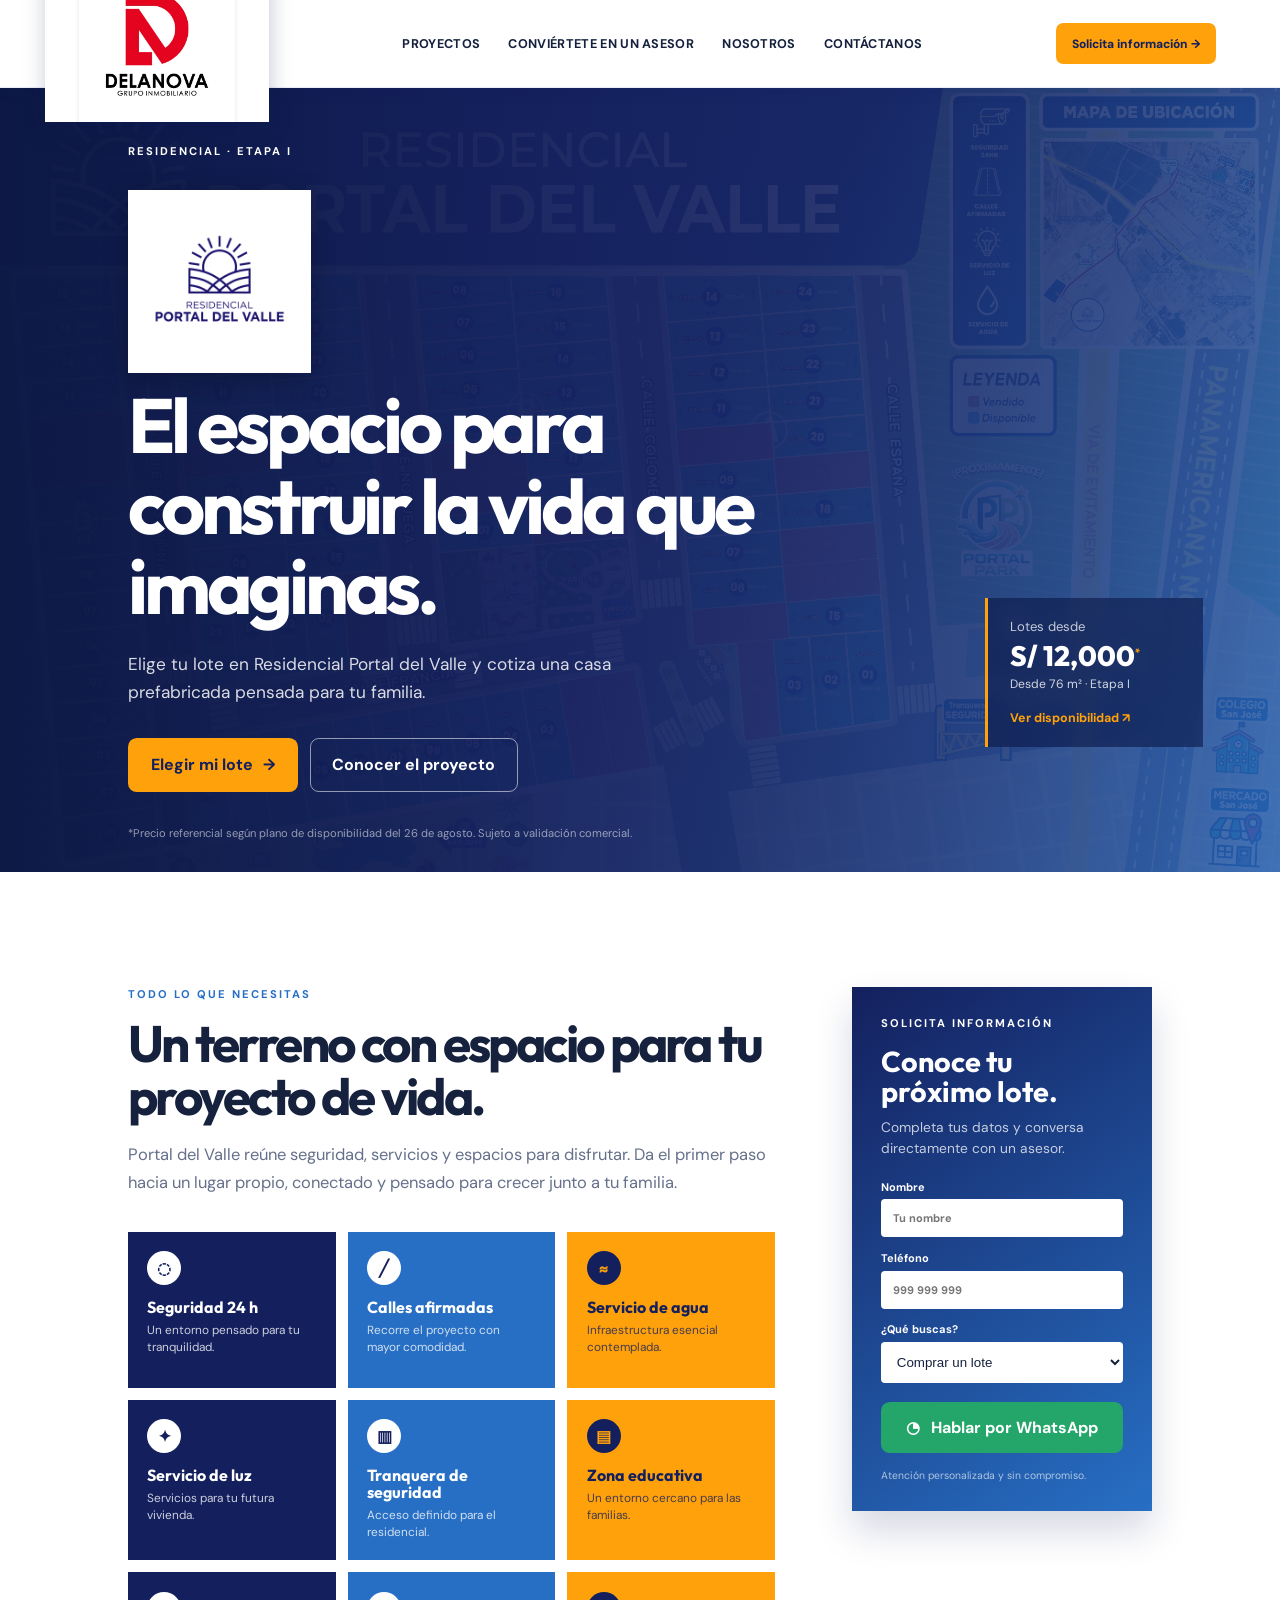
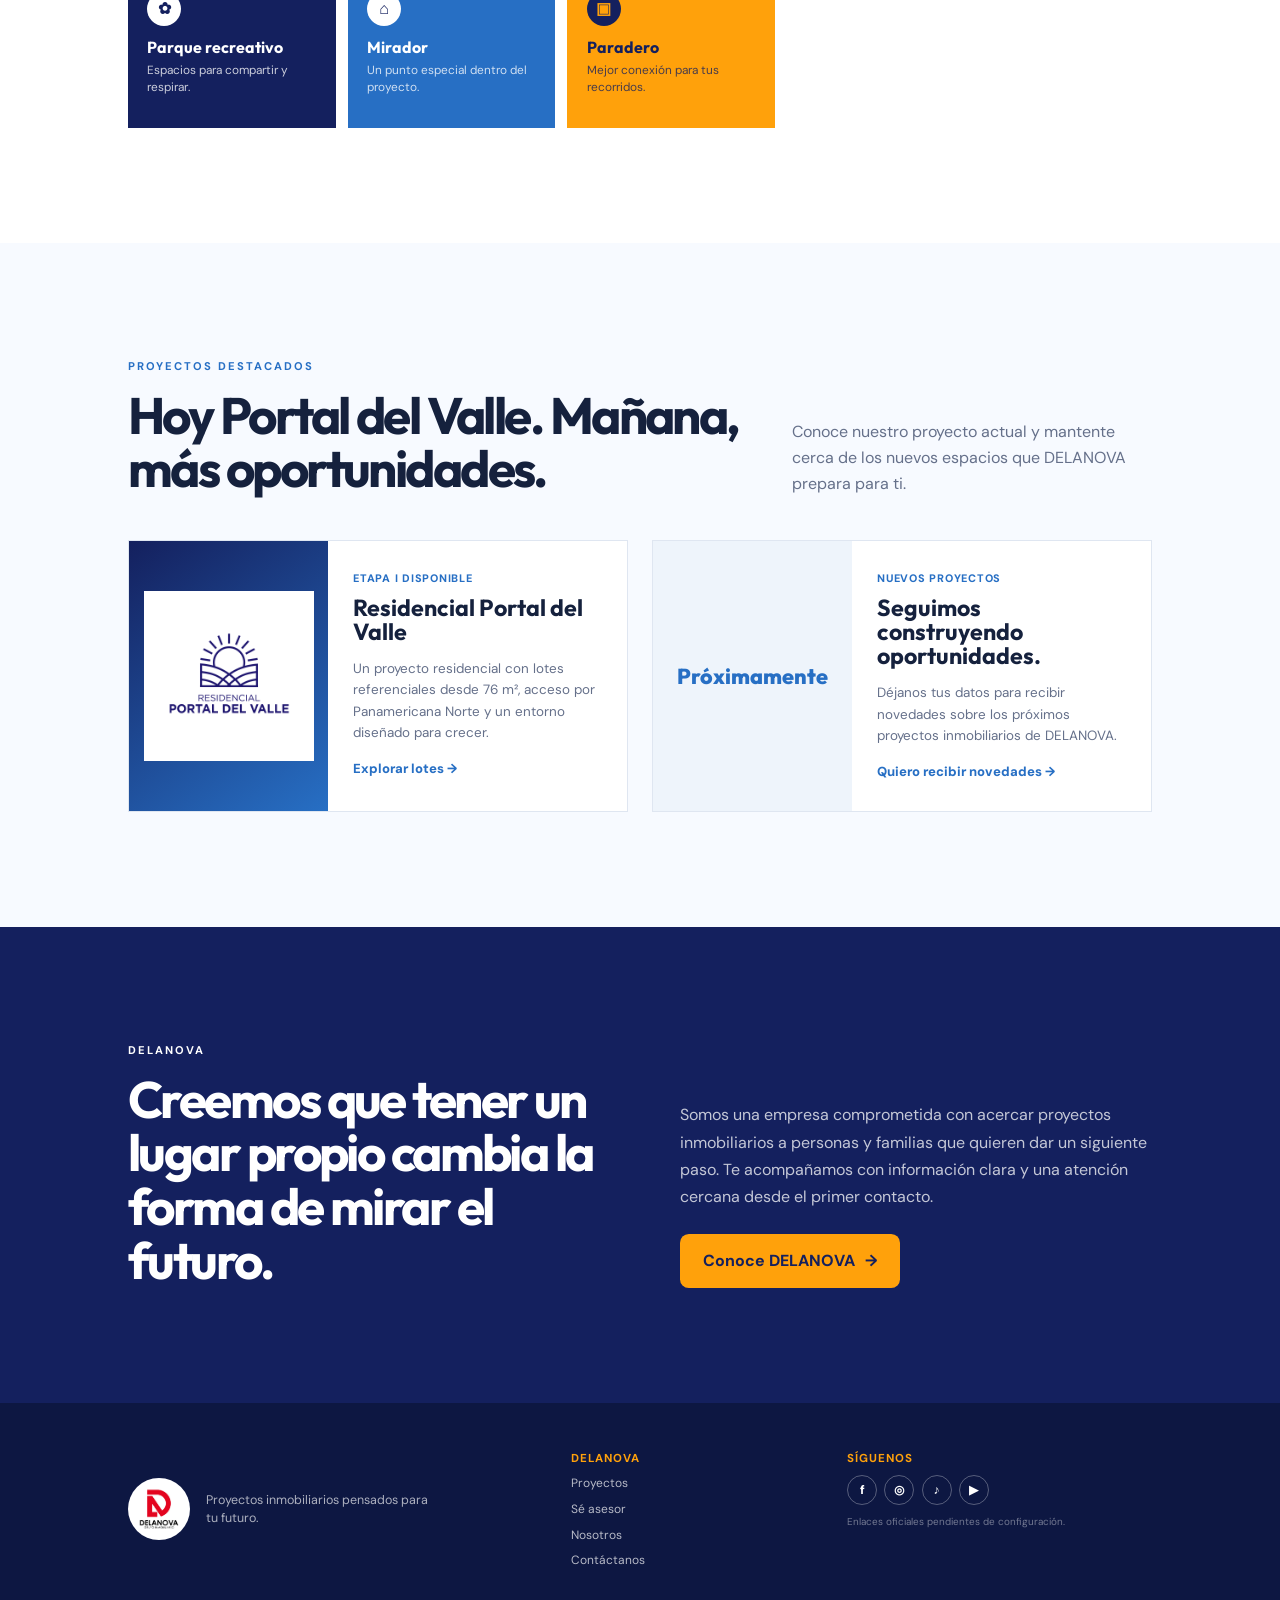
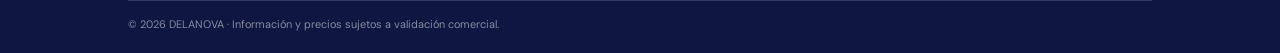
==== commit e8bdb91d: "feat: Corregir UI/UX, Reorganizar información en sus subdirecciones correctas, Footer futuro IHC" ====
--- a/index.html
+++ b/index.html
@@ -33,12 +33,14 @@
       <section class="hero" id="inicio">
         <div class="hero-map" aria-hidden="true"></div>
         <div class="hero-copy">
+          <br>
           <p class="eyebrow">RESIDENCIAL · ETAPA I</p>
+          <br><br>
           <img class="project-logo" src="DOCUMENTOS/LOGOPROYECTO.jpeg" alt="Portal del Valle" />
           <h1>El espacio para construir la vida que imaginas.</h1>
           <p class="hero-text">Elige tu lote en Residencial Portal del Valle y cotiza una casa prefabricada pensada para tu familia.</p>
           <div class="hero-actions">
-            <a class="button button-primary" href="#lotes">Elegir mi lote <span aria-hidden="true">↓</span></a>
+            <a class="button button-primary" href="portal-del-valle.html">Elegir mi lote <span aria-hidden="true">→</span></a>
             <a class="button button-ghost" href="proyectos.html">Conocer el proyecto</a>
           </div>
         </div>
@@ -46,42 +48,51 @@
           <p class="note-label">Lotes desde</p>
           <p class="note-price">S/ 12,000<sup>*</sup></p>
           <p class="note-detail">Desde 76 m² · Etapa I</p>
-          <a href="#lotes">Ver disponibilidad <span aria-hidden="true">↗</span></a>
+          <a href="portal-del-valle.html">Ver disponibilidad <span aria-hidden="true">↗</span></a>
         </aside>
         <p class="hero-disclaimer">*Precio referencial según plano de disponibilidad del 26 de agosto. Sujeto a validación comercial.</p>
       </section>
 
-      <section class="project-section section" id="proyecto">
-        <div class="section-intro">
-          <p class="eyebrow blue">UN LUGAR QUE CRECE CONTIGO</p>
-          <h2>Tu terreno propio, listo para ser parte de tu historia.</h2>
+      <section class="amenities-section section" id="proyecto">
+        <div class="amenities-main">
+          <p class="eyebrow blue">TODO LO QUE NECESITAS</p>
+          <h2>Un terreno con espacio para tu proyecto de vida.</h2>
+          <p class="amenities-intro">Portal del Valle reúne seguridad, servicios y espacios para disfrutar. Da el primer paso hacia un lugar propio, conectado y pensado para crecer junto a tu familia.</p>
+          <div class="amenities-grid">
+            <article class="amenity"><span class="amenity-icon" aria-hidden="true">◌</span><h3>Seguridad 24 h</h3><p>Un entorno pensado para tu tranquilidad.</p></article>
+            <article class="amenity"><span class="amenity-icon" aria-hidden="true">╱</span><h3>Calles afirmadas</h3><p>Recorre el proyecto con mayor comodidad.</p></article>
+            <article class="amenity"><span class="amenity-icon" aria-hidden="true">≈</span><h3>Servicio de agua</h3><p>Infraestructura esencial contemplada.</p></article>
+            <article class="amenity"><span class="amenity-icon" aria-hidden="true">✦</span><h3>Servicio de luz</h3><p>Servicios para tu futura vivienda.</p></article>
+            <article class="amenity"><span class="amenity-icon" aria-hidden="true">▥</span><h3>Tranquera de seguridad</h3><p>Acceso definido para el residencial.</p></article>
+            <article class="amenity"><span class="amenity-icon" aria-hidden="true">▤</span><h3>Zona educativa</h3><p>Un entorno cercano para las familias.</p></article>
+            <article class="amenity"><span class="amenity-icon" aria-hidden="true">✿</span><h3>Parque recreativo</h3><p>Espacios para compartir y respirar.</p></article>
+            <article class="amenity"><span class="amenity-icon" aria-hidden="true">⌂</span><h3>Mirador</h3><p>Un punto especial dentro del proyecto.</p></article>
+            <article class="amenity"><span class="amenity-icon" aria-hidden="true">▣</span><h3>Paradero</h3><p>Mejor conexión para tus recorridos.</p></article>
+          </div>
         </div>
-        <p class="intro-copy">Portal del Valle es un proyecto residencial conectado con la Panamericana Norte y la Vía de Evitamiento. Un entorno planificado para dar el siguiente paso: tener un lote propio y construir a tu ritmo.</p>
-        <div class="benefits-grid">
-          <article class="benefit-card">
-            <span class="benefit-icon" aria-hidden="true">⌁</span>
-            <h3>Calles afirmadas</h3>
-            <p>Diseñadas para facilitar tu llegada y recorrido dentro del proyecto.</p>
-          </article>
-          <article class="benefit-card">
-            <span class="benefit-icon" aria-hidden="true">✦</span>
-            <h3>Servicios esenciales</h3>
-            <p>El plano contempla servicios de luz y agua para el desarrollo residencial.</p>
-          </article>
-          <article class="benefit-card">
-            <span class="benefit-icon" aria-hidden="true">◉</span>
-            <h3>Seguridad 24 h</h3>
-            <p>Acceso y entorno pensados para que tu familia se sienta tranquila.</p>
-          </article>
-          <article class="benefit-card">
-            <span class="benefit-icon" aria-hidden="true">⌂</span>
-            <h3>Entorno con potencial</h3>
-            <p>Con parque, zona educativa, mirador y comercios señalados en el proyecto.</p>
-          </article>
+        <aside class="quick-contact">
+          <p class="eyebrow">SOLICITA INFORMACIÓN</p>
+          <h3>Conoce tu próximo lote.</h3>
+          <p>Completa tus datos y conversa directamente con un asesor.</p>
+          <form id="quickContactForm">
+            <label>Nombre<input id="quickName" required type="text" placeholder="Tu nombre" /></label>
+            <label>Teléfono<input id="quickPhone" required type="tel" placeholder="999 999 999" /></label>
+            <label>¿Qué buscas?<select id="quickInterest"><option value="Comprar un lote">Comprar un lote</option><option value="Cotizar una casa prefabricada">Cotizar una casa prefabricada</option><option value="Conocer el proyecto">Conocer el proyecto</option></select></label>
+            <button class="button button-whatsapp" type="submit"><span aria-hidden="true">◔</span> Hablar por WhatsApp</button>
+          </form>
+          <small>Atención personalizada y sin compromiso.</small>
+        </aside>
+      </section>
+
+      <section class="featured-projects section">
+        <div class="section-heading"><div><p class="eyebrow blue">PROYECTOS DESTACADOS</p><h2>Hoy Portal del Valle. Mañana, más oportunidades.</h2></div><p>Conoce nuestro proyecto actual y mantente cerca de los nuevos espacios que DELANOVA prepara para ti.</p></div>
+        <div class="featured-grid">
+          <article class="featured-card active-project"><div class="featured-card-visual"><img src="DOCUMENTOS/LOGOPROYECTO.jpeg" alt="Portal del Valle" /></div><div class="featured-card-content"><span>Etapa I disponible</span><h3>Residencial Portal del Valle</h3><p>Un proyecto residencial con lotes referenciales desde 76 m², acceso por Panamericana Norte y un entorno diseñado para crecer.</p><a class="text-link" href="portal-del-valle.html">Explorar lotes <span aria-hidden="true">→</span></a></div></article>
+          <article class="featured-card coming-project"><div class="featured-card-visual"><span>Próximamente</span></div><div class="featured-card-content"><span>Nuevos proyectos</span><h3>Seguimos construyendo oportunidades.</h3><p>Déjanos tus datos para recibir novedades sobre los próximos proyectos inmobiliarios de DELANOVA.</p><a class="text-link" href="contacto.html">Quiero recibir novedades <span aria-hidden="true">→</span></a></div></article>
         </div>
       </section>
 
-      <section class="lots-section section" id="lotes">
+      <section class="lots-section section home-details" id="lotes">
         <div class="section-heading">
           <div>
             <p class="eyebrow blue">ELIGE TU ESPACIO</p>
@@ -127,68 +138,14 @@
         </div>
       </section>
 
-      <section class="calculator-section" id="simulador">
-        <div class="calculator-intro">
-          <p class="eyebrow">PROYECTA TU CASA</p>
-          <h2>Diseña una primera idea de tu hogar.</h2>
-          <p>Personaliza una casa prefabricada para el lote elegido. El resultado es una estimación inicial para conversar con un asesor.</p>
-          <div class="selected-lot-summary"><span>Lote seleccionado</span><strong id="summaryLot">A-01 · 82.5 m²</strong></div>
-        </div>
-        <form class="calculator" id="calculatorForm">
-          <div class="calculator-block">
-            <div class="calculator-label"><span class="step-number">2</span><label>Ambientes</label></div>
-            <div class="counter-grid">
-              <div class="counter-control">
-                <span>Habitaciones</span>
-                <div><button type="button" class="counter-button" data-counter="rooms" data-direction="-1" aria-label="Reducir habitaciones">−</button><output id="roomsValue">2</output><button type="button" class="counter-button" data-counter="rooms" data-direction="1" aria-label="Aumentar habitaciones">+</button></div>
-              </div>
-              <div class="counter-control">
-                <span>Baños</span>
-                <div><button type="button" class="counter-button" data-counter="baths" data-direction="-1" aria-label="Reducir baños">−</button><output id="bathsValue">1</output><button type="button" class="counter-button" data-counter="baths" data-direction="1" aria-label="Aumentar baños">+</button></div>
-              </div>
-              <div class="counter-control">
-                <span>Pisos</span>
-                <div><button type="button" class="counter-button" data-counter="floors" data-direction="-1" aria-label="Reducir pisos">−</button><output id="floorsValue">1</output><button type="button" class="counter-button" data-counter="floors" data-direction="1" aria-label="Aumentar pisos">+</button></div>
-              </div>
-            </div>
-          </div>
-          <fieldset class="calculator-block material-options">
-            <legend><span class="step-number">3</span> Material principal</legend>
-            <label class="material-option is-selected"><input type="radio" name="material" value="Esencial" data-cost="24900" checked /><span><strong>Esencial</strong><small>Estructura funcional y eficiente</small></span><b>Desde S/ 24,900</b></label>
-            <label class="material-option"><input type="radio" name="material" value="Confort" data-cost="34900" /><span><strong>Confort</strong><small>Mejores acabados y aislamiento</small></span><b>Desde S/ 34,900</b></label>
-            <label class="material-option"><input type="radio" name="material" value="Premium" data-cost="44900" /><span><strong>Premium</strong><small>Acabados superiores y mayor detalle</small></span><b>Desde S/ 44,900</b></label>
-          </fieldset>
-          <div class="estimate-card" aria-live="polite">
-            <p>Inversión estimada desde</p>
-            <strong id="estimatePrice">S/ 47,500</strong>
-            <span>Incluye lote y configuración inicial de casa prefabricada.</span>
-          </div>
-          <button class="button button-whatsapp" type="submit"><span aria-hidden="true">◔</span> Recibir cotización por WhatsApp</button>
-          <p class="estimate-disclaimer">Los montos son aproximados y no constituyen una oferta comercial. El presupuesto final depende de evaluación técnica, diseño y acabados.</p>
-        </form>
-      </section>
-
-      <section class="location-section section" id="contacto">
-        <div>
-          <p class="eyebrow blue">CONOCE EL ENTORNO</p>
-          <h2>Todo empieza con una visita.</h2>
-          <p>Coordina una visita y recorre el proyecto, su acceso por la Panamericana Norte y las alternativas de lote disponibles.</p>
-          <a class="button button-primary" href="#simulador">Quiero mi cotización <span aria-hidden="true">→</span></a>
-        </div>
-        <div class="location-card">
-          <span class="location-pin" aria-hidden="true">⌖</span>
-          <h3>Portal del Valle</h3>
-          <p>Acceso por Panamericana Norte y Vía de Evitamiento</p>
-          <div class="location-divider"></div>
-          <small>Mapa interactivo pendiente para la siguiente fase.</small>
-        </div>
-      </section>
+      <section class="brand-closing"><div><p class="eyebrow">DELANOVA</p><h2>Creemos que tener un lugar propio cambia la forma de mirar el futuro.</h2></div><div><p>Somos una empresa comprometida con acercar proyectos inmobiliarios a personas y familias que quieren dar un siguiente paso. Te acompañamos con información clara y una atención cercana desde el primer contacto.</p><a class="button button-primary" href="nosotros.html">Conoce DELANOVA <span aria-hidden="true">→</span></a></div></section>
     </main>
 
     <footer>
-      <img src="DOCUMENTOS/LOGOEMPRESA.jpeg" alt="Logo de la empresa" />
-      <p>Residencial Portal del Valle · Etapa I</p>
-      <p class="footer-note">Prototipo comercial. Información y precios sujetos a validación.</p>
+      <div class="footer-brand"><img src="DOCUMENTOS/LOGOEMPRESA.jpeg" alt="DELANOVA" /><p>Proyectos inmobiliarios pensados para tu futuro.</p></div>
+      <div class="footer-links"><strong>DELANOVA</strong><a href="proyectos.html">Proyectos</a><a href="asesor.html">Sé asesor</a><a href="nosotros.html">Nosotros</a><a href="contacto.html">Contáctanos</a></div>
+      <div class="footer-social"><strong>Síguenos</strong><div><a href="#" aria-label="Facebook de DELANOVA">f</a><a href="#" aria-label="Instagram de DELANOVA">◎</a><a href="#" aria-label="TikTok de DELANOVA">♪</a><a href="#" aria-label="YouTube de DELANOVA">▶</a></div><small>Enlaces oficiales pendientes de configuración.</small></div>
+      <p class="footer-note">© 2026 DELANOVA · Información y precios sujetos a validación comercial.</p>
     </footer>
 
     <dialog id="planModal" aria-labelledby="planModalTitle">
--- a/styles.css
+++ b/styles.css
@@ -7,21 +7,21 @@
 a { color:inherit; text-decoration:none; }
 .skip-link { position:absolute; left:1rem; top:-4rem; padding:.75rem 1rem; z-index:20; color:#fff; background:var(--navy); border-radius:.5rem; }
 .skip-link:focus { top:1rem; }
-.site-header { min-height:88px; display:flex; align-items:center; justify-content:space-between; gap:1.5rem; padding:0 clamp(1.25rem,5vw,5.5rem); position:relative; z-index:10; color:var(--ink); background:#fff; border-bottom:1px solid #e9edf4; box-shadow:0 2px 15px rgba(20,32,94,.05); }
-.company-logo { align-self:stretch; display:flex; align-items:center; padding:8px 1.2rem; margin-left:-1.2rem; background:#fff; box-shadow:5px 0 20px rgba(20,32,94,.05); }
-.company-logo img { width:76px; height:64px; object-fit:contain; }
+.site-header { height:88px; min-height:88px; display:flex; align-items:center; justify-content:space-between; gap:1.5rem; padding:0 clamp(1.25rem,5vw,5.5rem); position:sticky; top:0; overflow:visible; z-index:100; color:var(--ink); background:rgba(255,255,255,.97); border-bottom:1px solid #e9edf4; box-shadow:0 2px 15px rgba(20,32,94,.08); backdrop-filter:blur(12px); }
+.company-logo { flex:0 0 auto; align-self:auto; display:flex; align-items:center; height:156px; padding:8px 1.25rem; margin:0 0 0 -1.2rem; position:relative; z-index:1; background:#fff; box-shadow:0 9px 22px rgba(12,30,81,.19), 5px 0 20px rgba(20,32,94,.05); }
+.company-logo img { width:184px; height:156px; object-fit:contain; filter:drop-shadow(0 2px 2px rgba(20,32,94,.12)); }
 nav { display:flex; align-items:center; justify-content:center; gap:clamp(.9rem,2.2vw,2.1rem); font-size:.79rem; font-weight:700; text-transform:uppercase; letter-spacing:.025em; }
 nav a { position:relative; padding:.45rem 0; } nav a:after { content:""; position:absolute; height:2px; inset:auto 0 0; background:var(--orange); transform:scaleX(0); transform-origin:left; transition:transform .2s ease; } nav a:hover:after,nav a.is-current:after { transform:scaleX(1); }
 .header-cta { flex:0 0 auto; background:var(--orange); color:var(--navy); padding:.78rem 1rem; border-radius:.45rem; font-size:.75rem; font-weight:800; }
 .mobile-menu { display:none; }
-.hero { min-height:650px; position:relative; overflow:hidden; display:flex; align-items:center; padding:7rem clamp(1.25rem,10vw,10rem) 5rem; color:#fff; background:linear-gradient(120deg,#111c55 0%,#182966 50%,#276fc4 100%); }
+.hero { min-height:750px; position:relative; overflow:hidden; display:flex; align-items:center; padding:2.2rem clamp(1.25rem,10vw,10rem) 5rem; color:#fff; background:linear-gradient(120deg,#111c55 0%,#182966 50%,#276fc4 100%); }
 .hero:after { content:""; position:absolute; inset:0; background:linear-gradient(90deg,rgba(12,23,67,.94) 0%,rgba(20,32,94,.74) 48%,rgba(20,32,94,.21) 100%); z-index:0; }
 .hero-map { background:url('assets/plano-disponibilidad-26-agosto.png') center/cover no-repeat; opacity:.19; mix-blend-mode:screen; position:absolute; inset:0; filter:saturate(.7) contrast(1.1); }
 .hero-copy,.hero-note,.hero-disclaimer { position:relative; z-index:1; }
 .hero-copy { max-width:650px; }
 .eyebrow { margin:0 0 1rem; letter-spacing:.18em; font-weight:700; font-size:.7rem; color:#fff; }
 .eyebrow.blue { color:var(--blue); }
-.project-logo { width:min(258px,65vw); height:88px; object-fit:contain; object-position:left center; mix-blend-mode:screen; margin:-.9rem 0 .25rem; }
+.project-logo { width:min(510px,84vw); height:183px; object-fit:contain; object-position:left center; mix-blend-mode:screen; margin:-1.65rem 0 .45rem; filter:drop-shadow(0 5px 12px rgba(0,0,0,.24)); }
 h1,h2,h3 { font-family:Outfit,Arial,sans-serif; line-height:1.05; margin:0; }
 h1 { font-size:clamp(2.85rem,6vw,5.5rem); letter-spacing:-.055em; max-width:650px; }
 h2 { font-size:clamp(2.2rem,4vw,4rem); letter-spacing:-.05em; max-width:800px; }
@@ -35,14 +35,18 @@
 .note-label { margin:0; font-size:.82rem; opacity:.75; }.note-price { margin:.2rem 0; font-family:Outfit,sans-serif; font-size:1.75rem; font-weight:800; }.note-price sup { font-size:.65rem; color:var(--orange); }.note-detail { margin:0 0 .85rem; font-size:.76rem; opacity:.8; }.hero-note a { font-size:.78rem; font-weight:700; color:var(--orange); }.hero-disclaimer { position:absolute; bottom:2rem; left:clamp(1.25rem,10vw,10rem); margin:0; color:rgba(255,255,255,.55); font-size:.7rem; }
 .section { padding:clamp(4.5rem,9vw,8.5rem) clamp(1.25rem,10vw,10rem); }
 .project-section { display:grid; grid-template-columns:1fr 1fr; gap:1.5rem 5rem; }.intro-copy { margin:0; max-width:600px; color:var(--muted); line-height:1.7; font-size:1.05rem; align-self:end; }.benefits-grid { grid-column:1/-1; display:grid; grid-template-columns:repeat(4,1fr); border-top:1px solid var(--line); margin-top:2rem; }.benefit-card { padding:2rem 1.65rem 1.2rem 0; border-right:1px solid var(--line); }.benefit-card:not(:first-child) { padding-left:1.65rem; }.benefit-card:last-child { border:none; }.benefit-icon { display:inline-grid; place-items:center; width:36px; height:36px; border-radius:50%; color:var(--blue); background:var(--soft); font-size:1.25rem; }.benefit-card h3 { margin:1.2rem 0 .6rem; font-size:1.15rem; }.benefit-card p { margin:0; color:var(--muted); line-height:1.55; font-size:.88rem; }
+.amenities-section { display:grid; grid-template-columns:minmax(0,1fr) minmax(300px,.38fr); gap:clamp(2rem,6vw,6rem); align-items:start; }.amenities-main h2 { max-width:730px; }.amenities-intro { max-width:680px; color:var(--muted); line-height:1.7; font-size:1.03rem; }.amenities-grid { display:grid; grid-template-columns:repeat(3,1fr); gap:.75rem; margin-top:2.2rem; }.amenity { min-height:156px; padding:1.15rem; border:1px solid transparent; color:#fff; background:var(--navy); transition:transform .2s,box-shadow .2s; }.amenity:nth-child(3n+2) { background:var(--blue); }.amenity:nth-child(3n) { color:var(--navy); background:var(--orange); }.amenity:hover { transform:translateY(-3px); box-shadow:0 13px 28px rgba(30,53,105,.2); }.amenity-icon { display:grid; place-items:center; width:34px; height:34px; color:var(--navy); background:#fff; border-radius:50%; font-weight:800; }.amenity:nth-child(3n) .amenity-icon { color:var(--orange); background:var(--navy); }.amenity h3 { margin:.85rem 0 .38rem; font-size:1rem; }.amenity p { margin:0; color:rgba(255,255,255,.78); font-size:.74rem; line-height:1.45; }.amenity:nth-child(3n) p { color:rgba(20,32,94,.78); }.quick-contact { padding:1.8rem; color:#fff; background:linear-gradient(145deg,var(--navy),#276fc4); box-shadow:0 20px 35px rgba(20,32,94,.17); }.quick-contact h3 { margin:.35rem 0 .7rem; font-size:1.8rem; }.quick-contact>p:not(.eyebrow) { margin:0 0 1.25rem; color:rgba(255,255,255,.75); line-height:1.55; font-size:.86rem; }.quick-contact form { display:grid; gap:.85rem; }.quick-contact label { display:grid; gap:.35rem; font-size:.69rem; font-weight:700; }.quick-contact input,.quick-contact select { width:100%; padding:.75rem; border:0; border-radius:.25rem; color:var(--ink); background:#fff; outline-color:var(--orange); }.quick-contact .button { margin-top:.35rem; }.quick-contact small { display:block; margin-top:1rem; color:rgba(255,255,255,.64); font-size:.65rem; }
+.featured-projects { background:#f7faff; }.featured-grid { display:grid; grid-template-columns:repeat(2,minmax(0,1fr)); gap:1.5rem; }.featured-card { display:grid; grid-template-columns:.8fr 1.2fr; overflow:hidden; background:#fff; border:1px solid var(--line); }.featured-card-visual { min-height:270px; display:grid; place-items:center; background:linear-gradient(145deg,var(--navy),var(--blue)); }.featured-card-visual img { width:170px; height:170px; object-fit:contain; background:#fff; }.coming-project .featured-card-visual { color:var(--blue); background:var(--soft); font-family:Outfit,sans-serif; font-size:1.35rem; font-weight:800; }.featured-card-content { padding:1.55rem; }.featured-card-content>span { color:var(--blue); font-size:.68rem; font-weight:800; letter-spacing:.07em; text-transform:uppercase; }.featured-card h3 { margin:.55rem 0 .7rem; font-size:1.45rem; }.featured-card p { color:var(--muted); font-size:.84rem; line-height:1.6; }.brand-closing { display:grid; grid-template-columns:1fr 1fr; gap:5rem; padding:clamp(4.5rem,9vw,8rem) clamp(1.25rem,10vw,10rem); color:#fff; background:var(--navy); }.brand-closing h2 { max-width:700px; }.brand-closing>div:last-child { align-self:end; }.brand-closing>div:last-child p { max-width:500px; margin:0 0 1.5rem; color:rgba(255,255,255,.75); line-height:1.7; }
 .lots-section { background:#f7faff; }.section-heading { display:flex; justify-content:space-between; align-items:end; gap:2rem; margin-bottom:2.75rem; }.section-heading>p { max-width:360px; margin:0; color:var(--muted); line-height:1.6; }.lots-layout { display:grid; grid-template-columns:minmax(0,1.55fr) minmax(310px,.7fr); gap:1.5rem; align-items:start; }.plan-card { position:relative; background:#fff; border:1px solid var(--line); box-shadow:0 20px 35px rgba(30,53,105,.09); }.plan-toolbar { display:flex; align-items:center; gap:1rem; flex-wrap:wrap; padding:.9rem 1rem; font-size:.75rem; font-weight:700; border-bottom:1px solid var(--line); }.legend-dot { width:.65rem; height:.65rem; display:inline-block; border-radius:50%; margin-right:.25rem; vertical-align:-.05rem; }.available { background:#1aaed0; }.sold { background:#ed6059; }.plan-date { margin-left:auto; color:var(--muted); font-weight:500; }.plan-card>img { width:100%; aspect-ratio:1.58; object-fit:contain; display:block; background:#ececec; }.plan-zoom { position:absolute; z-index:2; right:1rem; top:3.5rem; background:rgba(20,32,94,.92); border:0; color:#fff; padding:.55rem .75rem; border-radius:.3rem; font-size:.72rem; font-weight:700; }.plan-caption { margin:0; padding:.8rem 1rem; font-size:.72rem; line-height:1.5; color:var(--muted); }.lot-selector { padding:1.4rem; background:var(--navy); color:#fff; }.selector-heading,.calculator-label { display:flex; gap:.7rem; align-items:flex-start; }.step-number { display:inline-grid; place-items:center; flex:0 0 24px; height:24px; border-radius:50%; font-size:.7rem; font-weight:800; background:var(--orange); color:var(--navy); }.selector-heading h3 { font-size:1.25rem; }.selector-heading p { margin:.3rem 0 1.1rem; font-size:.75rem; color:rgba(255,255,255,.65); }.lot-list { display:grid; gap:.55rem; }.lot-option { display:grid; grid-template-columns:1fr auto; align-items:center; text-align:left; padding:.8rem; color:#fff; border:1px solid rgba(255,255,255,.2); background:transparent; border-radius:.35rem; }.lot-option:hover,.lot-option.is-selected { color:var(--navy); border-color:var(--orange); background:var(--orange); }.lot-code { font-family:Outfit,sans-serif; font-weight:700; }.lot-area { font-size:.72rem; color:inherit; opacity:.72; }.lot-option strong { grid-column:2; grid-row:1/3; font-size:.85rem; }.selector-note { margin:1.15rem 0 0; padding-top:1rem; border-top:1px solid rgba(255,255,255,.17); color:rgba(255,255,255,.6); font-size:.68rem; line-height:1.5; }
+.home-details { display:none; }
 .calculator-section { padding:clamp(4.5rem,9vw,8.5rem) clamp(1.25rem,10vw,10rem); display:grid; grid-template-columns:.75fr 1.25fr; gap:clamp(2rem,7vw,8rem); color:#fff; background:var(--navy); }.calculator-intro h2 { margin-bottom:1rem; }.calculator-intro>p:not(.eyebrow) { color:rgba(255,255,255,.72); line-height:1.65; max-width:440px; }.selected-lot-summary { width:min(330px,100%); display:flex; justify-content:space-between; align-items:end; padding:1rem 0; margin-top:2rem; border-top:1px solid rgba(255,255,255,.2); }.selected-lot-summary span { font-size:.75rem; color:rgba(255,255,255,.65); }.selected-lot-summary strong { font-family:Outfit,sans-serif; }.calculator { padding:clamp(1.2rem,3vw,2.1rem); background:#fff; color:var(--ink); border-radius:.6rem; }.calculator-block { margin:0 0 1.75rem; padding:0; border:0; }.calculator-label { align-items:center; margin-bottom:1rem; }.calculator-label label,.material-options legend { font-family:Outfit,sans-serif; font-weight:700; font-size:1.1rem; }.counter-grid { display:grid; grid-template-columns:repeat(3,1fr); gap:.7rem; }.counter-control { padding:.85rem; border:1px solid var(--line); border-radius:.4rem; }.counter-control>span { display:block; margin-bottom:.6rem; color:var(--muted); font-size:.72rem; }.counter-control>div { display:flex; align-items:center; justify-content:space-between; }.counter-button { width:27px; height:27px; display:grid; place-items:center; border:0; border-radius:50%; background:var(--soft); color:var(--blue); font-weight:700; }.counter-button:hover { background:var(--blue); color:#fff; }.counter-control output { font-weight:700; }.material-options legend { display:flex; align-items:center; gap:.7rem; margin-bottom:1rem; }.material-option { display:grid; grid-template-columns:auto 1fr auto; gap:.75rem; align-items:center; padding:.75rem; margin-bottom:.5rem; border:1px solid var(--line); border-radius:.4rem; cursor:pointer; }.material-option:has(input:checked) { border:2px solid var(--blue); background:#f7faff; }.material-option input { accent-color:var(--blue); }.material-option strong,.material-option small { display:block; }.material-option small { color:var(--muted); font-size:.7rem; margin-top:.16rem; }.material-option b { color:var(--blue); font-size:.73rem; }.estimate-card { margin:1.5rem 0 .8rem; padding:1.1rem 1.2rem; background:var(--soft); border-radius:.4rem; }.estimate-card p,.estimate-card span { margin:0; display:block; color:var(--muted); font-size:.72rem; }.estimate-card strong { display:block; margin:.2rem 0; color:var(--navy); font-family:Outfit,sans-serif; font-size:2rem; letter-spacing:-.04em; }.button-whatsapp { width:100%; border:0; background:var(--success); color:#fff; }.estimate-disclaimer { margin:1rem 0 0; color:var(--muted); text-align:center; font-size:.66rem; line-height:1.4; }
 .location-section { display:grid; grid-template-columns:1fr .85fr; align-items:center; gap:4rem; }.location-section h2 { margin-bottom:1rem; }.location-section>div>p:not(.eyebrow) { max-width:510px; color:var(--muted); line-height:1.7; margin-bottom:1.75rem; }.location-card { padding:clamp(2rem,5vw,4rem); min-height:290px; color:#fff; background:linear-gradient(145deg,var(--blue),var(--navy)); }.location-pin { font-size:2rem; color:var(--orange); }.location-card h3 { margin:1.2rem 0 .45rem; font-size:1.45rem; }.location-card p { margin:0; max-width:250px; line-height:1.5; font-size:.9rem; opacity:.82; }.location-divider { margin:1.65rem 0 .8rem; border-top:1px solid rgba(255,255,255,.3); }.location-card small { opacity:.6; font-size:.7rem; }
-footer { display:flex; align-items:center; gap:1.2rem; padding:2rem clamp(1.25rem,10vw,10rem); color:#fff; background:#0d1742; font-size:.78rem; } footer img { width:42px; height:42px; padding:2px; object-fit:contain; border-radius:50%; background:#fff; } footer p { margin:0; }.footer-note { margin-left:auto; color:rgba(255,255,255,.5); font-size:.68rem; }
+footer { display:grid; grid-template-columns:1.35fr .8fr 1fr; gap:2rem; padding:3rem clamp(1.25rem,10vw,10rem) 1.4rem; color:#fff; background:#0d1742; font-size:.78rem; } footer img { width:62px; height:62px; padding:2px; object-fit:contain; border-radius:50%; background:#fff; } footer p { margin:0; }.footer-brand { display:flex; gap:1rem; align-items:center; max-width:300px; color:rgba(255,255,255,.66); line-height:1.45; }.footer-links,.footer-social { display:grid; align-content:start; gap:.6rem; }.footer-links strong,.footer-social strong { color:var(--orange); font-size:.72rem; text-transform:uppercase; letter-spacing:.08em; }.footer-links a { color:rgba(255,255,255,.7); font-size:.75rem; }.footer-links a:hover { color:#fff; }.footer-social>div { display:flex; gap:.45rem; }.footer-social>div a { display:grid; place-items:center; width:30px; height:30px; border:1px solid rgba(255,255,255,.3); border-radius:50%; font-weight:800; }.footer-social small { color:rgba(255,255,255,.42); font-size:.62rem; }.footer-note { grid-column:1/-1; padding-top:1rem; border-top:1px solid rgba(255,255,255,.15); color:rgba(255,255,255,.5); font-size:.68rem; }
 .subpage-hero { min-height:420px; display:flex; align-items:center; padding:5rem clamp(1.25rem,10vw,10rem); color:#fff; background:linear-gradient(115deg,rgba(13,23,66,.94),rgba(20,32,94,.72)); position:relative; overflow:hidden; }.subpage-hero:after { content:""; position:absolute; inset:0; background:linear-gradient(125deg,transparent 45%,rgba(39,111,196,.45)); }.subpage-hero>div { position:relative; z-index:1; max-width:710px; }.subpage-hero h1 { font-size:clamp(2.75rem,5.5vw,5rem); }.subpage-hero p:not(.eyebrow) { max-width:560px; margin:1.25rem 0 0; font-size:1.05rem; line-height:1.65; color:rgba(255,255,255,.82); }.subpage-hero .button { margin-top:1.7rem; }.projects-hero:before,.advisor-hero:before,.about-hero:before { content:""; position:absolute; inset:0; background:url('assets/plano-disponibilidad-26-agosto.png') center/cover no-repeat; opacity:.16; mix-blend-mode:screen; }.advisor-hero { background:linear-gradient(115deg,#14205e,#276fc4); }.about-hero { background:linear-gradient(115deg,#111c55,#1d6cb8); }
 .catalog-section { background:#f7faff; }.project-catalog { display:grid; grid-template-columns:repeat(2,minmax(0,1fr)); gap:1.5rem; }.project-card { overflow:hidden; background:#fff; border:1px solid var(--line); box-shadow:0 14px 30px rgba(30,53,105,.08); }.project-card-image { height:220px; display:grid; place-items:center; background:linear-gradient(145deg,#14205e,#276fc4); }.project-card-image img { width:155px; height:155px; object-fit:contain; background:#fff; }.project-card-soon .project-card-image { background:linear-gradient(145deg,#dfeafa,#eef4fb); color:var(--blue); font-family:Outfit,sans-serif; font-weight:700; font-size:1.4rem; }.project-card-body { padding:1.5rem; }.project-tag { display:inline-block; margin-bottom:.7rem; padding:.3rem .55rem; border-radius:99px; color:var(--blue); background:var(--soft); font-size:.67rem; font-weight:800; text-transform:uppercase; letter-spacing:.06em; }.project-card h3 { font-size:1.45rem; }.project-card p { margin:.6rem 0 1rem; color:var(--muted); font-size:.88rem; }.project-metrics { display:flex; align-items:center; justify-content:space-between; gap:1rem; padding:1rem 0; margin-bottom:.85rem; border-top:1px solid var(--line); border-bottom:1px solid var(--line); font-size:.78rem; }.project-metrics strong { color:var(--navy); }.text-link { color:var(--blue); font-size:.82rem; font-weight:800; }.catalog-note { color:var(--muted); font-size:.72rem; margin:1.25rem 0 0; }
 .advisor-benefits { grid-template-columns:repeat(3,1fr); }.advisor-benefits .benefit-card:last-child { border-right:0; }.advisor-benefits .benefit-icon { width:40px; height:40px; font-size:.72rem; font-weight:800; }.about-layout { display:grid; grid-template-columns:1fr 1fr; gap:5rem; }.about-layout>div:last-child { color:var(--muted); line-height:1.75; }.about-layout p:first-child { margin-top:0; }.values-strip { display:grid; grid-template-columns:repeat(3,1fr); padding:0 clamp(1.25rem,10vw,10rem); color:#fff; background:var(--navy); }.values-strip>div { min-height:210px; padding:2.5rem 2rem; border-right:1px solid rgba(255,255,255,.2); }.values-strip>div:last-child { border-right:0; }.values-strip span { color:var(--orange); font-family:Outfit,sans-serif; font-weight:800; }.values-strip h3 { margin:.8rem 0 .4rem; font-size:1.35rem; }.values-strip p { margin:0; color:rgba(255,255,255,.65); font-size:.86rem; }
 .contact-page { min-height:calc(100vh - 88px); display:grid; grid-template-columns:.9fr 1.1fr; background:var(--navy); }.contact-copy { display:flex; flex-direction:column; justify-content:center; padding:clamp(3rem,8vw,8rem) clamp(1.25rem,10vw,10rem); color:#fff; }.contact-copy h1 { font-size:clamp(2.6rem,5vw,4.8rem); }.contact-copy>p:not(.eyebrow) { max-width:450px; color:rgba(255,255,255,.75); line-height:1.65; }.contact-detail { display:grid; gap:.25rem; margin-top:2.2rem; padding-top:1rem; border-top:1px solid rgba(255,255,255,.22); }.contact-detail span { font-size:.72rem; color:rgba(255,255,255,.6); }.contact-detail strong { font-family:Outfit,sans-serif; }.contact-form { align-self:center; width:min(570px,100%); margin:clamp(2rem,6vw,5rem); padding:clamp(1.5rem,4vw,3rem); background:#fff; border-radius:.6rem; box-shadow:0 20px 50px rgba(0,0,0,.2); }.contact-form h2 { margin-bottom:1.5rem; font-size:2rem; }.contact-form label { display:grid; gap:.4rem; margin-bottom:1rem; color:var(--muted); font-size:.75rem; font-weight:700; }.contact-form input:not([type="checkbox"]),.contact-form select { width:100%; padding:.8rem; color:var(--ink); background:#fff; border:1px solid var(--line); border-radius:.3rem; outline-color:var(--blue); }.contact-form .form-check { display:flex; align-items:center; gap:.5rem; margin:1.15rem 0; font-weight:500; }.contact-form small { display:block; margin-top:1rem; color:var(--muted); font-size:.66rem; line-height:1.4; }
 dialog { width:min(1100px,94vw); max-height:90vh; padding:0; color:var(--ink); border:0; border-radius:.5rem; box-shadow:0 20px 70px rgba(0,0,0,.45); } dialog::backdrop { background:rgba(8,16,49,.76); } .modal-top { display:flex; align-items:center; justify-content:space-between; padding:1rem 1.2rem; }.modal-top h2 { font-size:1.5rem; }.modal-top button { border:0; background:var(--soft); color:var(--navy); width:32px; height:32px; border-radius:50%; font-size:1.3rem; }.modal-top+img { width:100%; max-height:70vh; object-fit:contain; background:#eee; display:block; }.modal-top~p { margin:0; padding:.8rem 1.2rem 1rem; color:var(--muted); font-size:.75rem; }
-@media (max-width:850px) { .site-header { min-height:70px; padding:0 1.25rem; }.company-logo { margin-left:0; padding:4px 0; box-shadow:none; }.company-logo img { width:65px; height:54px; }.header-cta { display:none; } nav { display:none; }.mobile-menu { display:block; position:relative; }.mobile-menu summary { list-style:none; display:grid; place-items:center; width:38px; height:38px; color:var(--navy); background:var(--soft); border-radius:.35rem; font-size:1.2rem; cursor:pointer; }.mobile-menu summary::-webkit-details-marker { display:none; }.mobile-menu>div { position:absolute; right:0; top:48px; display:grid; min-width:250px; padding:.5rem; color:var(--ink); background:#fff; border:1px solid var(--line); box-shadow:0 15px 35px rgba(20,32,94,.14); }.mobile-menu a { padding:.8rem .9rem; font-size:.8rem; font-weight:700; text-transform:uppercase; }.mobile-menu a:hover { color:var(--blue); background:var(--soft); }.hero { min-height:680px; padding:5rem 1.5rem 7rem; }.hero-note { right:1.5rem; bottom:5.4rem; }.hero-disclaimer { left:1.5rem; bottom:1.5rem; max-width:300px; }.project-section,.calculator-section,.location-section,.about-layout,.contact-page { grid-template-columns:1fr; }.benefits-grid { grid-template-columns:repeat(2,1fr); }.benefit-card:nth-child(2) { border-right:none; }.benefit-card:nth-child(3) { padding-left:0; }.lots-layout { grid-template-columns:1fr; }.section-heading { display:block; }.section-heading>p { margin-top:1rem; }.calculator-section { gap:2.5rem; }.calculator-intro h2 { max-width:540px; }.location-section { gap:2rem; }.subpage-hero { min-height:360px; padding:4rem 1.5rem; }.project-catalog { grid-template-columns:1fr; }.values-strip { grid-template-columns:1fr; padding:0 1.5rem; }.values-strip>div { min-height:auto; padding:1.7rem 0; border-right:0; border-bottom:1px solid rgba(255,255,255,.2); }.values-strip>div:last-child { border-bottom:0; }.contact-page { min-height:auto; }.contact-copy { padding:4rem 1.5rem 2.5rem; }.contact-form { margin:0 1.5rem 3rem; width:auto; } }
-@media (max-width:520px) { h1 { font-size:3rem; }.hero { min-height:700px; }.hero-note { width:190px; }.benefits-grid,.counter-grid,.advisor-benefits { grid-template-columns:1fr; }.benefit-card,.benefit-card:not(:first-child),.benefit-card:nth-child(3) { padding:1.4rem 0; border-right:0; border-bottom:1px solid var(--line); }.benefit-card:last-child { border-bottom:0; }.plan-date { margin-left:0; width:100%; }.lot-option { padding:.75rem; }.material-option { grid-template-columns:auto 1fr; }.material-option b { grid-column:2; }.location-card { min-height:230px; } footer { flex-wrap:wrap; }.footer-note { width:100%; margin-left:0; } }
+@media (max-width:850px) { .site-header { height:70px; min-height:70px; padding:0 1.25rem; }.company-logo { height:76px; margin:0; padding:5px .55rem; box-shadow:0 7px 17px rgba(12,30,81,.15); }.company-logo img { width:75px; height:62px; }.header-cta { display:none; } nav { display:none; }.mobile-menu { display:block; position:relative; }.mobile-menu summary { list-style:none; display:grid; place-items:center; width:38px; height:38px; color:var(--navy); background:var(--soft); border-radius:.35rem; font-size:1.2rem; cursor:pointer; }.mobile-menu summary::-webkit-details-marker { display:none; }.mobile-menu>div { position:absolute; right:0; top:48px; display:grid; min-width:250px; padding:.5rem; color:var(--ink); background:#fff; border:1px solid var(--line); box-shadow:0 15px 35px rgba(20,32,94,.14); }.mobile-menu a { padding:.8rem .9rem; font-size:.8rem; font-weight:700; text-transform:uppercase; }.mobile-menu a:hover { color:var(--blue); background:var(--soft); }.hero { min-height:680px; padding:3.7rem 1.5rem 7rem; }.project-logo { width:min(300px,82vw); height:108px; margin:-1rem 0 .25rem; }.hero-note { right:1.5rem; bottom:5.4rem; }.hero-disclaimer { left:1.5rem; bottom:1.5rem; max-width:300px; }.project-section,.calculator-section,.location-section,.about-layout,.contact-page { grid-template-columns:1fr; }.benefits-grid { grid-template-columns:repeat(2,1fr); }.benefit-card:nth-child(2) { border-right:none; }.benefit-card:nth-child(3) { padding-left:0; }.lots-layout { grid-template-columns:1fr; }.section-heading { display:block; }.section-heading>p { margin-top:1rem; }.calculator-section { gap:2.5rem; }.calculator-intro h2 { max-width:540px; }.location-section { gap:2rem; }.subpage-hero { min-height:360px; padding:4rem 1.5rem; }.project-catalog { grid-template-columns:1fr; }.values-strip { grid-template-columns:1fr; padding:0 1.5rem; }.values-strip>div { min-height:auto; padding:1.7rem 0; border-right:0; border-bottom:1px solid rgba(255,255,255,.2); }.values-strip>div:last-child { border-bottom:0; }.contact-page { min-height:auto; }.contact-copy { padding:4rem 1.5rem 2.5rem; }.contact-form { margin:0 1.5rem 3rem; width:auto; } }
+@media (max-width:850px) { .amenities-section,.brand-closing { grid-template-columns:1fr; }.amenities-grid { grid-template-columns:repeat(2,1fr); }.quick-contact { max-width:520px; }.featured-grid { grid-template-columns:1fr; }.featured-card { grid-template-columns:.7fr 1.3fr; } footer { grid-template-columns:repeat(2,1fr); } }
+@media (max-width:520px) { h1 { font-size:3rem; }.hero { min-height:700px; }.hero-note { width:190px; }.benefits-grid,.counter-grid,.advisor-benefits,.amenities-grid { grid-template-columns:1fr; }.benefit-card,.benefit-card:not(:first-child),.benefit-card:nth-child(3) { padding:1.4rem 0; border-right:0; border-bottom:1px solid var(--line); }.benefit-card:last-child { border-bottom:0; }.plan-date { margin-left:0; width:100%; }.lot-option { padding:.75rem; }.material-option { grid-template-columns:auto 1fr; }.material-option b { grid-column:2; }.location-card { min-height:230px; }.featured-card { grid-template-columns:1fr; }.featured-card-visual { min-height:190px; } footer { grid-template-columns:1fr; } }
